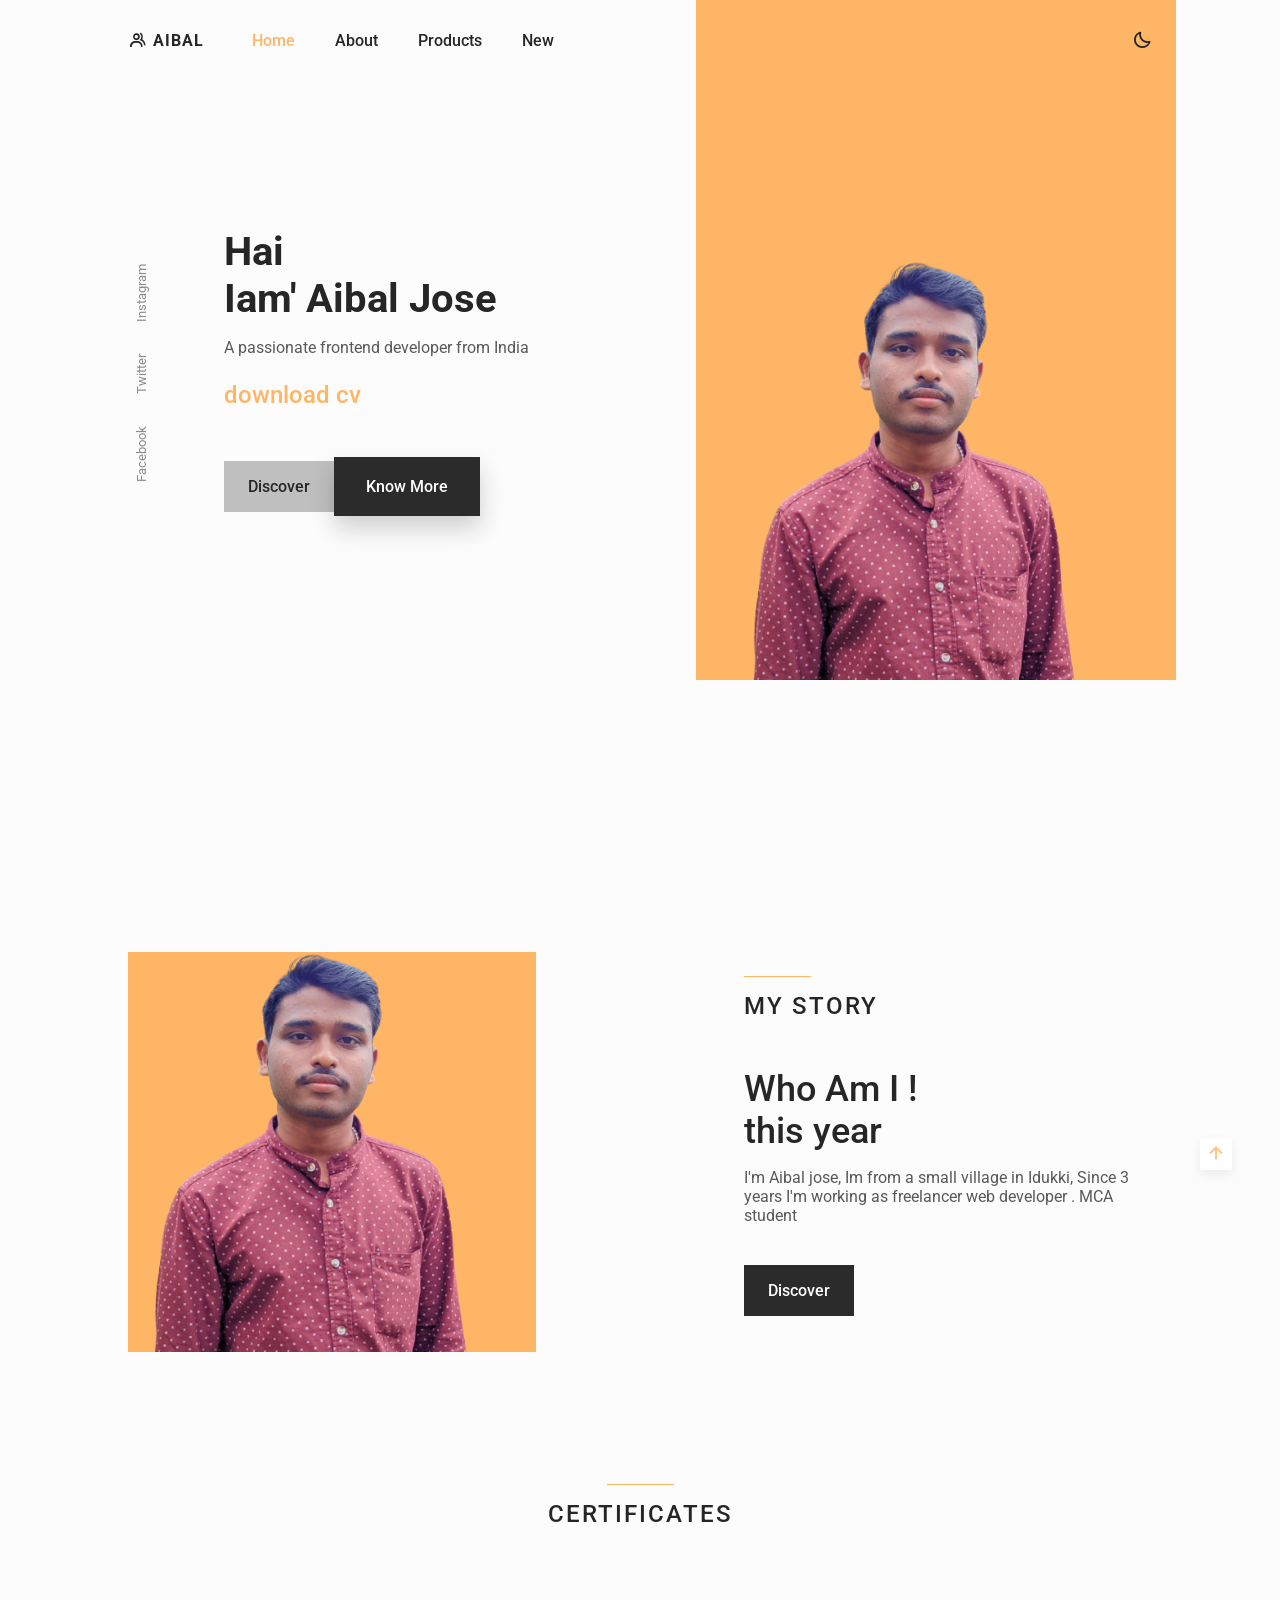
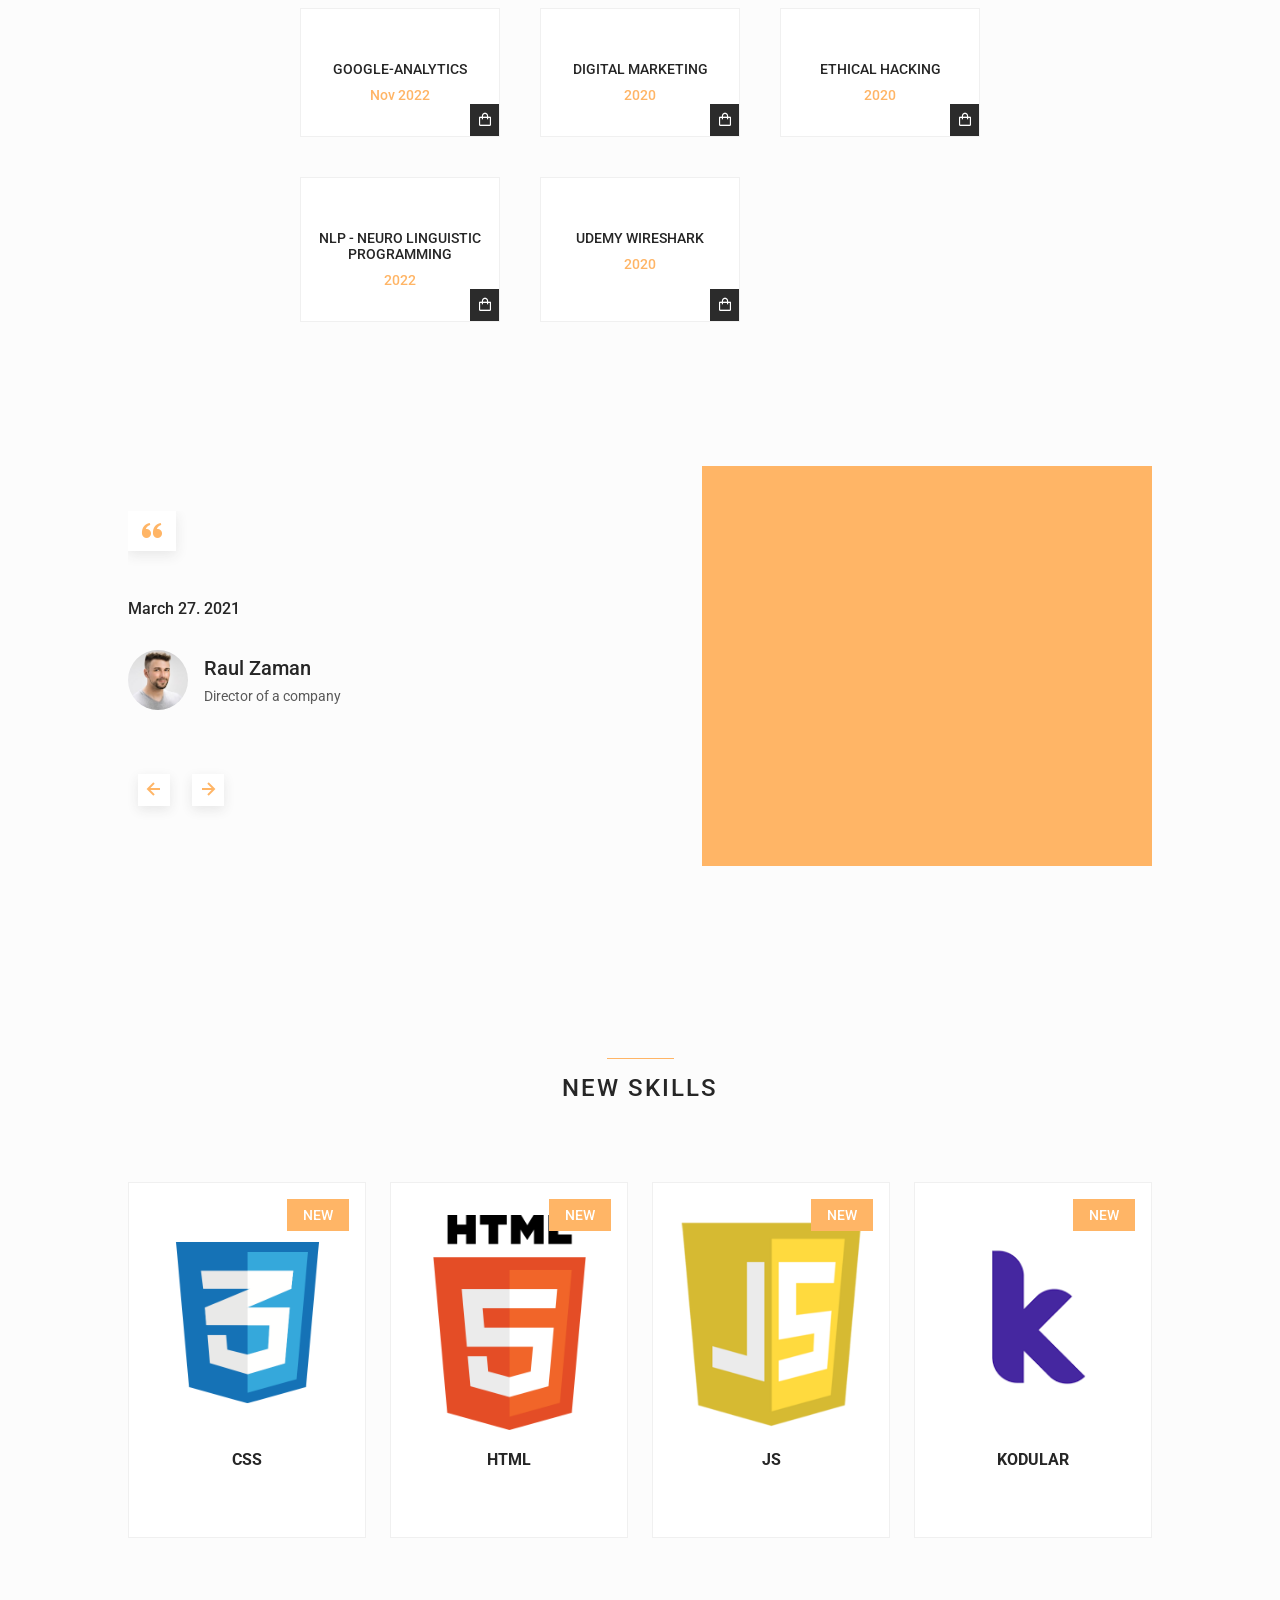
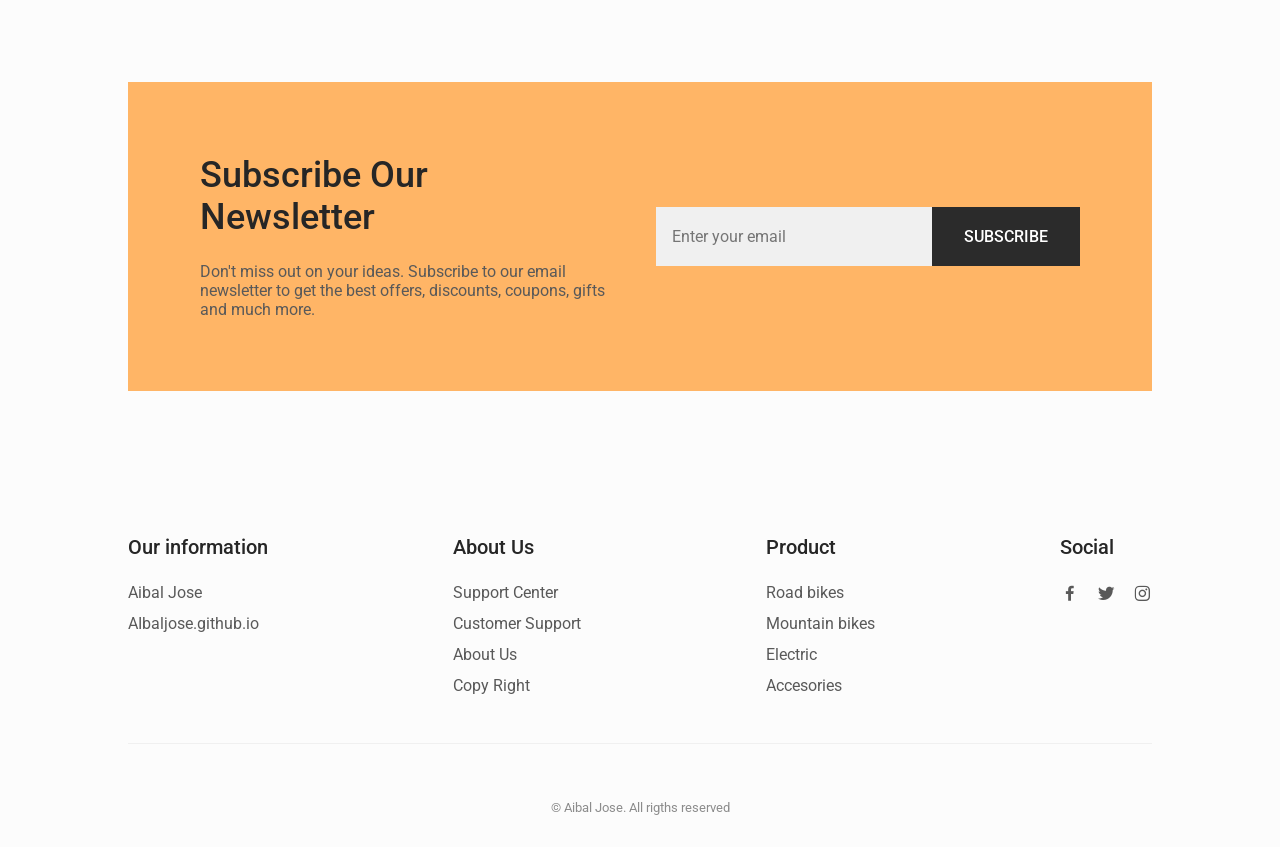
==== index.html @ c72bf9b7 "Add files via upload" ====
<!DOCTYPE html>
    <html lang="en">
    <head>
        <meta charset="UTF-8">
        <meta name="viewport" content="width=device-width, initial-scale=1.0">

        <!--=============== FAVICON ===============-->
        <link rel="shortcut icon" href="assets/img/favicon.png" type="image/x-icon">

        <!--=============== BOXICONS ===============-->
        <link rel="stylesheet" href="https://cdn.jsdelivr.net/npm/boxicons@latest/css/boxicons.min.css">

        <!--=============== SWIPER CSS ===============--> 
        <link rel="stylesheet" href="assets/css/swiper-bundle.min.css">

        <!--=============== CSS ===============-->
        <link rel="stylesheet" href="assets/css/styles.css">

        <title>Aibal jose</title>
    </head>
    <body>
        <!--==================== HEADER ====================-->
        <header class="header" id="header">
            <nav class="nav container">
                <a href="#" class="nav__logo">
                    <i class='bx bx-group nav__logo-icon '></i> Aibal
                </a>

                <div class="nav__menu" id="nav-menu">
                    <ul class="nav__list">
                        <li class="nav__item">
                            <a href="#home" class="nav__link active-link">Home</a>
                        </li>
                        <li class="nav__item">
                            <a href="#about" class="nav__link">About</a>
                        </li>
                        <li class="nav__item">
                            <a href="#products" class="nav__link">Products</a>
                        </li>
                        <li class="nav__item">
                            <a href="#new" class="nav__link">New</a>
                        </li>
                    </ul>

                    <div class="nav__close" id="nav-close">
                        <i class='bx bx-x' ></i>
                    </div>
                </div>

                <div class="nav__btns">
                    <!-- Theme change button -->
                    <i class='bx bx-moon change-theme' id="theme-button"></i>

                   
                    <div class="nav__toggle" id="nav-toggle">
                        <i class='bx bx-grid-alt' ></i>
                    </div>
                </div>
            </nav>
        </header>

        <!--==================== CART ====================-->
        

        <!--==================== MAIN ====================-->
        <main class="main">
            <!--==================== HOME ====================-->
            <section class="home" id="home">
                <div class="home__container container grid">
                    <div class="home__img-bg">
                        <img src="assets/img/home 1.png" alt="" class="home__img">
                    </div>
    
                    <div class="home__social">
                        <a href="https://www.facebook.com/" target="_blank" class="home__social-link">
                            Facebook
                        </a>
                        <a href="https://twitter.com/" target="_blank" class="home__social-link">
                            Twitter
                        </a>
                        <a href="https://www.instagram.com/" target="_blank" class="home__social-link">
                            Instagram
                        </a>
                    </div>
    
                    <div class="home__data">
                        <h1 class="home__title">Hai <br>Iam' Aibal Jose</h1>
                        <p class="home__description">
                            A passionate frontend developer from India
                            
                        </p>
                        <span class="home__price">download cv</span>

                        <div class="home__btns">
                            <a href="#" class="button button--gray button--small">
                                Discover
                            </a>

                            <button class="button home__button">Know More</button>
                        </div>
                    </div>
                </div>
            </section>

            <!--==================== FEATURED ====================-->
          

            <!--==================== STORY ====================-->
            <section class="story section container" id="about">
                <div class="story__container grid">
                    <div class="story__data">
                        <h2 class="section__title story__section-title">
                            My Story
                        </h2>
    
                        <h1 class="story__title">
                            Who Am I ! <br> this year
                        </h1>
    
                        <p class="story__description">
                            I'm Aibal jose, Im from a small village in Idukki,
                             Since 3 years I'm working as freelancer web developer . MCA student
                        </p>
    
                        <a href="#" class="button button--small">Discover</a>
                    </div>

                    <div class="story__images">
                        <img src="assets/img/home 1.png" alt="" class="story__square">
                        
                    </div>
                </div>
            </section>

            <!--==================== PRODUCTS ====================-->
            <section class="products section container" id="products">
                <h2 class="section__title">
                    Certificates
                </h2>

                <div class="products__container grid">
                    <article class="products__card">
                        <img src="https://upload.wikimedia.org/wikipedia/commons/6/64/Google-analytics.png?20180120134506" alt="" class="products__img">

                        <h3 class="products__title">Google-analytics</h3>
                        <span class="products__price">Nov 2022</span>

                        <button class="products__button">
                            <i class='bx bx-shopping-bag'></i>
                        </button>
                    </article>

                    <article class="products__card">
                        <img src="https://lh3.googleusercontent.com/6XAPotSz8eU23ifrhBBs2UCl48VhAs_8VkU1y6dfcj_geDq4JTsNxhE28rdKyMLbje8K2kcY3wN2uIloix6KEfMnNcMV9oW24HU_Cw" alt="" class="products__img">

                        <h3 class="products__title">Digital marketing</h3>
                        <span class="products__price">2020</span>

                        <button class="products__button">
                            <i class='bx bx-shopping-bag'></i>
                        </button>
                    </article>

                    <article class="products__card">
                        <img src="https://logos-world.net/wp-content/uploads/2021/11/Udemy-Emblem.png" alt="" class="products__img">

                        <h3 class="products__title">Ethical Hacking</h3>
                        <span class="products__price">2020</span>

                        <button class="products__button">
                            <i class='bx bx-shopping-bag'></i>
                        </button>
                    </article>

                    <article class="products__card">
                        <img src="https://logos-world.net/wp-content/uploads/2021/11/Udemy-Emblem.png" alt="" class="products__img">

                        <h3 class="products__title">NLP - Neuro Linguistic Programming</h3>
                        <span class="products__price">2022</span>

                        <button class="products__button">
                            <i class='bx bx-shopping-bag'></i>
                        </button>
                    </article>

                    <article class="products__card">
                        <img src="https://logos-world.net/wp-content/uploads/2021/11/Udemy-Emblem.png" alt="" class="products__img">

                        <h3 class="products__title">Udemy Wireshark</h3>
                        <span class="products__price">2020</span>

                        <button class="products__button">
                            <i class='bx bx-shopping-bag'></i>
                        </button>
                    </article>
                </div>
            </section>

            <!--==================== TESTIMONIAL ====================-->
            <section class="testimonial section container">
                <div class="testimonial__container grid">
                    <div class="swiper testimonial-swiper">
                        <div class="swiper-wrapper">
                            

                           

                            <div class="testimonial__card swiper-slide">
                                <div class="testimonial__quote">
                                    <i class='bx bxs-quote-alt-left' ></i>
                                </div>
                                <p class="testimonial__description">
                                   
                                </p>
                                <h3 class="testimonial__date">March 27. 2021</h3>
        
                                <div class="testimonial__perfil">
                                    <img src="assets/img/testimonial3.jpg" alt="" class="testimonial__perfil-img">
        
                                    <div class="testimonial__perfil-data">
                                        <span class="testimonial__perfil-name">Raul Zaman</span>
                                        <span class="testimonial__perfil-detail">Director of a company</span>
                                    </div>
                                </div>
                            </div>
                        </div>
                        
                        <div class="swiper-button-next">
                            <i class='bx bx-right-arrow-alt' ></i>
                        </div>
                        <div class="swiper-button-prev">
                            <i class='bx bx-left-arrow-alt' ></i>
                        </div>
                    </div>

                    <div class="testimonial__images">
                        <div class="testimonial__square"></div>
                        <img src="https://images.unsplash.com/photo-1555066931-4365d14bab8c?ixlib=rb-4.0.3&ixid=MnwxMjA3fDB8MHxwaG90by1wYWdlfHx8fGVufDB8fHx8&auto=format&fit=crop&w=870&q=80" alt="" class="testimonial__img">
                    </div>
                </div>
            </section>

            <!--==================== NEW ====================-->
            <section class="new section container" id="new">
                <h2 class="section__title">
                    New Skills
                </h2>
                
                <div class="new__container">
                    <div class="swiper new-swiper">
                        <div class="swiper-wrapper">
                            <article class="new__card swiper-slide">
                                <span class="new__tag">New</span>
        
                                <img src="assets/img/css.png" alt="" class="new__img">
        
                                <div class="new__data">
                                    <h3 class="new__title">CSS</h3>
                                    <span class="new__price"></span>
                                </div>
        
                                <button class="button new__button">see more</button>
                            </article>

                            <article class="new__card swiper-slide">
                                <span class="new__tag">New</span>
        
                                <img src="assets/img/html.png" alt="" class="new__img">
        
                                <div class="new__data">
                                    <h3 class="new__title">HTML</h3>
                                    <span class="new__price"></span>
                                </div>
        
                                <button class="button new__button">see more</button>
                            </article>

                            <article class="new__card swiper-slide">
                                <span class="new__tag">New</span>
        
                                <img src="assets/img/js.png" alt="" class="new__img">
        
                                <div class="new__data">
                                    <h3 class="new__title">JS</h3>
                                    <span class="new__price"></span>
                                </div>
        
                                <button class="button new__button">See more</button>
                            </article>

                            <article class="new__card swiper-slide">
                                <span class="new__tag">New</span>
        
                                <img src="[data-uri]" alt="" class="new__img">
        
                                <div class="new__data">
                                    <h3 class="new__title">KODULAR</h3>
                                    <span class="new__price"></span>
                                </div>
        
                                <button class="button new__button">See more</button>
                            </article>                       
                        </div>
                    </div>
                </div>
            </section>

            <!--==================== NEWSLETTER ====================-->
            <section class="newsletter section container">
                <div class="newsletter__bg grid">
                    <div>
                        <h2 class="newsletter__title">Subscribe Our <br> Newsletter</h2>
                        <p class="newsletter__description">
                            Don't miss out on your ideas. Subscribe to our email 
                            newsletter to get the best offers, discounts, coupons, 
                            gifts and much more.
                        </p>
                    </div>

                    <form action="" class="newsletter__subscribe">
                        <input type="email" placeholder="Enter your email" class="newsletter__input">
                        <a href="mailto:aibaljose@gmail.com">
                        <button class="button">
                            SUBSCRIBE
                        </button>
                    </form>
                </a>
                </div>
            </section>
        </main>

        <!--==================== FOOTER ====================-->
        <footer class="footer section">
            <div class="footer__container container grid">
                <div class="footer__content">
                    <h3 class="footer__title">Our information</h3>

                    <ul class="footer__list">
                        <li>Aibal Jose</li>
                        <li>AIbaljose.github.io</li>
                        <li></li>
                    </ul>
                </div>
                <div class="footer__content">
                    <h3 class="footer__title">About Us</h3>

                    <ul class="footer__links">
                        <li>
                            <a href="#" class="footer__link">Support Center</a>
                        </li>
                        <li>
                            <a href="#" class="footer__link">Customer Support</a>
                        </li>
                        <li>
                            <a href="#" class="footer__link">About Us</a>
                        </li>
                        <li>
                            <a href="#" class="footer__link">Copy Right</a>
                        </li>
                    </ul>
                </div>

                <div class="footer__content">
                    <h3 class="footer__title">Product</h3>

                    <ul class="footer__links">
                        <li>
                            <a href="#" class="footer__link">Road bikes</a>
                        </li>
                        <li>
                            <a href="#" class="footer__link">Mountain bikes</a>
                        </li>
                        <li>
                            <a href="#" class="footer__link">Electric</a>
                        </li>
                        <li>
                            <a href="#" class="footer__link">Accesories</a>
                        </li>
                    </ul>
                </div>

                <div class="footer__content">
                    <h3 class="footer__title">Social</h3>

                    <ul class="footer__social">
                        <a href="https://www.facebook.com/" target="_blank" class="footer__social-link">
                            <i class='bx bxl-facebook'></i>
                        </a>

                        <a href="https://twitter.com/" target="_blank" class="footer__social-link">
                            <i class='bx bxl-twitter' ></i>
                        </a>

                        <a href="https://www.instagram.com/" target="_blank" class="footer__social-link">
                            <i class='bx bxl-instagram' ></i>
                        </a>
                    </ul>
                </div>
            </div>

            <span class="footer__copy">&#169; Aibal Jose. All rigths reserved</span>
        </footer>

        <!--=============== SCROLL UP ===============-->
        <a href="#" class="scrollup" id="scroll-up"> 
            <i class='bx bx-up-arrow-alt scrollup__icon' ></i>
        </a>

        <!--=============== SWIPER JS ===============-->
        <script src="assets/js/swiper-bundle.min.js"></script>

        <!--=============== MAIN JS ===============-->
        <script src="assets/js/main.js"></script>
    </body>
</html>
---- assets/css/styles.css ----
/*=============== GOOGLE FONTS ===============*/
@import url("https://fonts.googleapis.com/css2?family=Roboto:wght@400;500;700&display=swap");

/*=============== VARIABLES CSS ===============*/
:root {
  --header-height: 3.5rem;

  /*========== Colors ==========*/
  --first-color: hsl(31, 100%, 70%);
  --button-color: hsl(0, 0%, 17%);
  --button-color-alt: hsl(0, 0%, 21%);
  --title-color: hsl(0, 0%, 15%);
  --text-color: hsl(0, 0%, 35%);
  --text-color-light: hsl(0, 0%, 55%);
  --body-color: hsl(0, 0%, 99%);
  --container-color: #fff;
  --border-color: hsl(0, 0%, 94%);

  /*========== Font and typography ==========*/
  --body-font: 'Roboto', sans-serif;
  --biggest-font-size: 2rem;
  --h1-font-size: 1.5rem;
  --h2-font-size: 1.25rem;
  --h3-font-size: 1rem;
  --normal-font-size: .938rem;
  --small-font-size: .813rem;
  --smaller-font-size: .75rem;

  /*========== Font weight ==========*/
  --font-medium: 500;
  --font-bold: 700;

  /*========== Margenes Bottom ==========*/
  --mb-0-5: .5rem;
  --mb-0-75: .75rem;
  --mb-1: 1rem;
  --mb-1-5: 1.5rem;
  --mb-2: 2rem;
  --mb-2-5: 2.5rem;
  --mb-3: 3rem;

  /*========== z index ==========*/
  --z-tooltip: 10;
  --z-fixed: 100;
}

@media screen and (min-width: 968px) {
  :root {
    --biggest-font-size: 2.5rem;
    --h1-font-size: 2.25rem;
    --h2-font-size: 1.5rem;
    --h3-font-size: 1.25rem;
    --normal-font-size: 1rem;
    --small-font-size: .875rem;
    --smaller-font-size: .813rem;
  }
}

/*=============== BASE ===============*/
* {
  box-sizing: border-box;
  padding: 0;
  margin: 0;
}

html {
  scroll-behavior: smooth;
}

body,
button,
input {
  font-family: var(--body-font);
  font-size: var(--normal-font-size);
}

body {
  margin: 0;
  background-color: var(--body-color);
  color: var(--text-color);
  /*For animation dark mode*/
  transition: .4s;
}

h1, h2, h3, h4 {
  color: var(--title-color);
  font-weight: var(--font-medium);
}

ul {
  list-style: none;
}

a {
  text-decoration: none;
}

img {
  max-width: 100%;
  height: auto;
}

button {
  cursor: pointer;
  border: none;
  outline: none;
}

/*=============== THEME ===============*/
/*========== Variables Dark theme ==========*/
body.dark-theme {
  --first-color: hsl(31, 76%, 74%);
  --button-color: hsl(0, 0%, 24%);
  --button-color-alt: hsl(0, 0%, 28%);
  --title-color: hsl(0, 0%, 95%);
  --text-color: hsl(0, 0%, 75%);
  --body-color: hsl(0, 0%, 12%);
  --container-color: hsl(0, 0%, 16%);
  --border-color: hsl(0, 0%, 20%);
}

/*========== Button Dark/Light ==========*/
.change-theme {
  color: var(--title-color);
  font-size: 1.25rem;
  cursor: pointer;
}

/*========== 
    Color changes in some parts of 
    the website, in dark theme 
==========*/
.dark-theme .change-theme,
.dark-theme .nav__toggle,
.dark-theme .nav__shop,
.dark-theme .button--gray {
  color: hsl(0, 0%, 15%);
}

.dark-theme .scroll-header {
  box-shadow: 0 1px 4px hsla(0, 0%, 4%, .3);
}

.scroll-header .change-theme,
.scroll-header .nav__toggle,
.scroll-header .nav__shop {
  color: var(--title-color);
}

.dark-theme::-webkit-scrollbar {
  background: hsl(0, 0%, 30%);
}

/*=============== REUSABLE CSS CLASSES ===============*/
.container {
  max-width: 1024px;
  margin-left: var(--mb-1-5);
  margin-right: var(--mb-1-5);
}

.grid {
  display: grid;
}

.main {
  overflow: hidden;
}

.section {
  padding: 6.5rem 0 1rem;
}

.section__title {
  position: relative;
  font-size: var(--h3-font-size);
  margin-bottom: var(--mb-3);
  text-transform: uppercase;
  letter-spacing: 2px;
  text-align: center;
}

.section__title::before {
  content: '';
  position: absolute;
  top: -1rem;
  left: 0;
  right: 0;
  margin: 0 auto;
  width: 67px;
  height: 1px;
  background-color: var(--first-color);
}

/*=============== HEADER & NAV ===============*/
.header {
  width: 100%;
  background: transparent;
  position: fixed;
  top: 0;
  left: 0;
  z-index: var(--z-fixed);
  /*For animation dark mode*/
  transition: .4s;
}

.nav {
  height: var(--header-height);
  display: flex;
  justify-content: space-between;
  align-items: center;
}

.nav__logo, 
.nav__toggle, 
.nav__shop, 
.nav__close {
  color: var(--title-color);
}

.nav__logo {
  text-transform: uppercase;
  font-weight: var(--font-bold);
  letter-spacing: 1px;
  display: inline-flex;
  align-items: center;
  column-gap: .25rem;
}

.nav__logo-icon {
  font-size: 1.25rem;
}

.nav__btns {
  display: flex;
  align-items: center;
  column-gap: 1rem;
}

.nav__toggle, 
.nav__shop {
  font-size: 1.25rem;
  cursor: pointer;
}

@media screen and (max-width: 767px) {
  .nav__menu {
    position: fixed;
    background-color: var(--body-color);
    top: 0;
    right: -100%;
    width: 100%;
    height: 100%;
    padding: 6rem 2rem 3.5rem;
    transition: .3s;
  }
}

.nav__list {
  display: flex;
  flex-direction: column;
  align-items: center;
  row-gap: 2rem;
}

.nav__link {
  color: var(--title-color);
  font-weight: var(--font-medium);
  text-transform: uppercase;
  font-size: var(--h2-font-size);
  transition: .3s;
}

.nav__link:hover {
  color: var(--first-color);
}

.nav__close {
  font-size: 2rem;
  position: absolute;
  top: .9rem;
  right: 1.25rem;
  cursor: pointer;
}

/* Show menu */
.show-menu {
  right: 0;
}

/* Change background header */
.scroll-header {
  background-color: var(--body-color);
  box-shadow: 0 1px 4px hsla(0, 4%, 15%, .10);
}

/* Active link */
.active-link {
  color: var(--first-color);
}

/*=============== HOME ===============*/
.home__container {
  position: relative;
  row-gap: 2.5rem;
}

.home__img {
  width: 240px;
}

.home__img-bg {
  background-color: var(--first-color);
  width: 258px;
  height: 430px;
  padding-bottom: 0rem;
  display: flex;
  justify-content: center;
  align-items: flex-end;
  justify-self: flex-end;
  transform: translateX(1.5rem);
}

.home__social {
  position: absolute;
  top: 35%;
  left: -5rem;
  transform: rotate(-90deg);
  display: flex;
  column-gap: 1rem;
}

.home__social-link {
  font-size: var(--smaller-font-size);
  color: var(--text-color-light);
  transition: .3s;
}

.home__social-link:hover {
  color: var(--title-color);
}

.home__title {
  font-size: var(--biggest-font-size);
  font-weight: var(--font-bold);
  margin-bottom: var(--mb-1);
}

.home__description {
  margin-bottom: var(--mb-1-5);
}

.home__price {
  display: inline-block;
  font-size: var(--h2-font-size);
  font-weight: var(--font-medium);
  color: var(--first-color);
  margin-bottom: var(--mb-3);
}

.home__btns {
  display: flex;
  align-items: center;
}

.home__button {
  box-shadow: 0 12px 24px hsla(0, 0%, 10%, .2);
}

/*=============== BUTTONS ===============*/
.button {
  display: inline-block;
  background-color: var(--button-color);
  color: #FFF;
  padding: 1.25rem 2rem;
  font-weight: var(--font-medium);
  transition: .3s;
}

.button:hover {
  background-color: var(--button-color-alt);
}

.button--gray {
  background-color: hsl(0, 0%, 75%);
  color: var(--title-color);
}

.button--gray:hover {
  background-color: hsl(0, 0%, 63%);
}

.button--small {
  padding: 1rem 1.5rem;
}

/*=============== FEATURED ===============*/
.featured__container {
  row-gap: 2.5rem;
}

.featured__card {
  position: relative;
  text-align: center;
  background-color: var(--container-color);
  padding-top: 2rem;
  border: 1px solid var(--border-color);
  overflow-y: hidden;
  transition: .3s;
}

.featured__tag {
  background-color: var(--first-color);
  padding: .5rem 1rem;
  color: #fff;
  text-transform: uppercase;
  font-size: var(--small-font-size);
  font-weight: var(--font-medium);
  position: absolute;
  transform: rotate(-90deg);
  left: -1rem;
  top: 3rem;
}

.featured__img {
  height: 214px;
  margin-bottom: var(--mb-1);
}

.featured__title, 
.featured__price {
  font-size: var(--h3-font-size);
  font-weight: var(--font-bold);
}

.featured__title {
  text-transform: uppercase;
  margin-bottom: var(--mb-0-75);
}

.featured__price {
  display: block;
  color: var(--first-color);
  transition: .3s;
}

.featured__button {
  font-size: var(--small-font-size);
  transform: translateY(1rem);
  opacity: 0;
}

.featured__card:hover {
  box-shadow: 0 12px 32px hsla(0, 0%, 20%, .1);
  padding: 2rem 0 3rem 0;
}

.featured__card:hover .featured__button {
  transform: translateY(0);
  opacity: 1;
}

.featured__card:hover .featured__price {
  margin-bottom: var(--mb-1-5);
}

/*=============== STORY ===============*/
.story__container {
  row-gap: 7.5rem;
}

.story__title {
  font-size: var(--h1-font-size);
  margin-bottom: var(--mb-1);
}

.story__description {
  margin-bottom: var(--mb-2-5);
}

.story__images {
  position: relative;
}

.story__img, 
.story__square {
  width: 250px;
}

.story__square {
  height: 250px;
  background-color: var(--first-color);
}

.story__img {
  position: absolute;
  left: 3rem;
  top: -3rem;
}

/*=============== PRODUCTS ===============*/
.products__container {
  grid-template-columns: repeat(2, 1fr);
  gap: 2rem;
}

.products__card {
  position: relative;
  background-color: var(--container-color);
  padding: 1.25rem 0;
  border: 1px solid var(--border-color);
  text-align: center;
  transition: .3s;
}

.products__img {
  height: 125px;
  margin-bottom: var(--mb-1);
}

.products__title, 
.products__price {
  font-size: var(--small-font-size);
  font-weight: var(--font-medium);
}

.products__title {
  text-transform: uppercase;
  margin-bottom: var(--mb-0-5);
}

.products__price {
  color: var(--first-color);
}

.products__button {
  background-color: var(--button-color);
  padding: .4rem;
  color: #fff;
  font-size: 1rem;
  position: absolute;
  right: 0;
  bottom: 0;
  transition: .3s;
}

.products__button:hover {
  background-color: var(--button-color-alt);
}

.products__card:hover {
  box-shadow: 0 8px 32px hsla(0, 0%, 10%, .1);
}

/*=============== TESTIMONIAL ===============*/
.testimonial__container {
  row-gap: 4rem;
}

.testimonial__quote {
  display: inline-flex;
  background-color: var(--container-color);
  padding: .5rem .75rem;
  font-size: 1.5rem;
  color: var(--first-color);
  box-shadow: 0 4px 12px hsla(0, 0%, 20%, .1);
  margin-bottom: var(--mb-2);
}

.testimonial__description {
  margin-bottom: var(--mb-1);
}

.testimonial__date {
  font-size: var(--normal-font-size);
  margin-bottom: var(--mb-2);
}

.testimonial__perfil {
  display: flex;
  align-items: center;
  column-gap: 1rem;
  margin-bottom: 7rem;
}

.testimonial__perfil-img {
  width: 60px;
  height: 60px;
  border-radius: 3rem;
}

.testimonial__perfil-data {
  display: flex;
  flex-direction: column;
  row-gap: .5rem;
}

.testimonial__perfil-name {
  font-size: var(--h3-font-size);
  font-weight: var(--font-medium);
  color: var(--title-color);
}

.testimonial__perfil-detail {
  font-size: var(--small-font-size);
}

.testimonial__images {
  position: relative;
}

.testimonial__img, 
.testimonial__square {
  width: 250px;
}

.testimonial__square {
  height: 250px;
  background-color: var(--first-color);
  margin-left: auto;
}

.testimonial__img {
  position: absolute;
  right: 2rem;
  top: 3rem;
}

.testimonial-swiper {
  margin-left: initial;
  margin-right: initial;
}

.swiper-button-prev:after,
.swiper-button-next:after {
  content: '';
}

/* Swiper class */
.swiper-button-next,
.swiper-button-prev {
  top: initial;
  bottom: 5%;
  width: initial;
  height: initial;
  background-color: var(--container-color);
  box-shadow: 0 4px 12px hsla(0, 0%, 20%, .1);
  padding: .25rem;
  font-size: 1.5rem;
  color: var(--first-color);
}

.swiper-button-next {
  right: initial;
  left: 4rem;
}

/*=============== NEW ===============*/
.new__card {
  position: relative;
  text-align: center;
  background-color: var(--container-color);
  padding-top: 2rem;
  border: 1px solid var(--border-color);
  overflow-y: hidden;
  transition: .3s;
}

.new__tag {
  background-color: var(--first-color);
  padding: .5rem 1rem;
  color: #fff;
  text-transform: uppercase;
  font-size: var(--small-font-size);
  font-weight: var(--font-medium);
  position: absolute;
  top: 1rem;
  right: 1rem;
  transition: .3s;
}

.new__img {
  height: 215px;
  margin-bottom: var(--mb-1);
}

.new__title, 
.new__price {
  font-size: var(--h3-font-size);
  font-weight: var(--font-bold);
}

.new__title {
  text-transform: uppercase;
  margin-bottom: var(--mb-0-75);
}

.new__price {
  display: block;
  color: var(--first-color);
  transition: .3s;
}

.new__button {
  font-size: var(--small-font-size);
  transform: translateY(1rem);
  opacity: 0;
}

.new__card:hover {
  background-color: var(--first-color);
  box-shadow: 0 12px 32px hsla(0, 0%, 20%, .1);
  padding: 2rem 0 3rem 0;
}

.new__card:hover .new__tag {
  background-color: var(--button-color);
}

.new__card:hover .new__button {
  transform: translateY(0);
  opacity: 1;
}

.new__card:hover .new__title {
  color: hsl(0, 0%, 15%);
}

.new__card:hover .new__price {
  color: hsl(0, 0%, 15%);
  margin-bottom: var(--mb-1-5);
}

/*=============== NEWSLETTER ===============*/
.newsletter__bg {
  background-color: var(--first-color);
  padding: 3rem 1.5rem;
  text-align: center;
  row-gap: 2.5rem;
}

.newsletter__title {
  font-size: var(--h1-font-size);
  color: hsl(0, 0%, 15%);
  margin-bottom: var(--mb-1-5);
}

.newsletter__description {
  color: hsl(0, 0%, 35%);
}

.newsletter__subscribe {
  display: flex;
  flex-direction: column;
  row-gap: .75rem;
}

.newsletter__input {
  border: none;
  outline: none;
  background-color: hsl(0, 0%, 94%);
  padding: 1.25rem 1rem;
  color: hsl(0, 0%, 15%);
}

/*=============== FOOTER ===============*/
.footer__container {
  row-gap: 2rem;
  border-bottom: 1px solid var(--border-color);
  padding-bottom: 3rem;
}

.footer__title {
  font-size: var(--h2-font-size);
  margin-bottom: var(--mb-1-5);
}

.footer__list, 
.footer__links {
  display: flex;
  flex-direction: column;
  row-gap: .75rem;
}

.footer__link {
  color: var(--text-color);
}

.footer__link:hover {
  color: var(--title-color);
}

.footer__social {
  display: flex;
  column-gap: 1rem;
}

.footer__social-link {
  font-size: 1.25rem;
  color: var(--text-color);
}

.footer__social-link:hover {
  color: var(--title-color);
}

.footer__copy {
  display: block;
  margin: 3.5rem 0 1rem 0;
  text-align: center;
  font-size: var(--smaller-font-size);
  color: var(--text-color-light);
}

/*=============== SCROLL UP ===============*/
.scrollup {
  position: fixed;
  right: 1rem;
  bottom: -30%;
  background-color: var(--container-color);
  box-shadow: 0 4px 12px hsla(0, 0%, 20%, .1);
  display: inline-flex;
  padding: .25rem;
  z-index: var(--z-tooltip);
  opacity: .8;
  transition: .4s;
}

.scrollup:hover {
  opacity: 1;
}

.scrollup__icon {
  font-size: 1.5rem;
  color: var(--first-color);
}

/* Show Scroll Up*/
.show-scroll {
  bottom: 3rem;
}

/*=============== SCROLL BAR ===============*/
::-webkit-scrollbar {
  width: .6rem;
  background: hsl(0, 0%, 74%);
}

::-webkit-scrollbar-thumb {
  background: hsl(0, 0%, 17%);
}

/*=============== CART ===============*/
.cart {
  position: fixed;
  background-color: var(--body-color);
  z-index: var(--z-fixed);
  width: 100%;
  height: 100%;
  top: 0;
  right: -100%;
  padding: 3.5rem 2rem;
  transition: .4s;
}

.cart__title-center {
  font-size: var(--h2-font-size);
  text-align: center;
  margin-bottom: var(--mb-3);
}

.cart__close {
  font-size: 2rem;
  color: var(--title-color);
  position: absolute;
  top: 1.25rem;
  right: .9rem;
  cursor: pointer;
}

.cart__container {
  display: grid;
  row-gap: 1.5rem;
}

.cart__card {
  display: flex;
  align-items: center;
  column-gap: 1rem;
}

.cart__box {
  background-color: var(--container-color);
  padding: .75rem 1.25rem;
  border: 1px solid var(--border-color);
}

.cart__img {
  width: 50px;
}

.cart__title {
  font-size: var(--normal-font-size);
  margin-bottom: .5rem;
}

.cart__price {
  display: block;
  font-size: var(--small-font-size);
  color: var(--first-color);
  margin-bottom: var(--mb-1-5);
}

.cart__amount,
.cart__amount-content{
  display: flex;
  align-items: center;
}

.cart__amount{
  column-gap: 3rem;
}

.cart__amount-content{
  column-gap: 1rem;
}

.cart__amount-box {
  display: inline-flex;
  padding: .25rem;
  background-color: var(--container-color);
  border: 1px solid var(--border-color);
  cursor: pointer;
}

.cart__amount-trash {
  font-size: 1.15rem;
  color: var(--first-color);
  cursor: pointer;
}

.cart__prices {
  margin-top: 6rem;
  display: flex;
  justify-content: space-between;
}

.cart__prices-item, 
.cart__prices-total {
  color: var(--title-color);
}

.cart__prices-item {
  font-size: var(--small-font-size);
}

.cart__prices-total {
  font-size: var(--h3-font-size);
  font-weight: var(--font-medium);
}

/* Show cart */
.show-cart {
  right: 0;
}

/*=============== BREAKPOINTS ===============*/
/* For small devices */
@media screen and (max-width: 320px) {
  .container {
    margin-left: var(--mb-1);
    margin-right: var(--mb-1);
  }
  .home__img-bg {
    width: 220px;
  }
  .home__title {
    font-size: var(--h1-font-size);
  }
  .home__button {
    font-size: var(--smaller-font-size);
  }

  .story__square,
  .story__img,
  .testimonial__square,
  .testimonial__img {
    width: 180px;
  }

  .story__square,
  .testimonial__square {
    height: 180px;
  }

  .products__container {
    grid-template-columns: repeat(1, 180px);
    justify-content: center;
  }
}

/* For medium devices */
@media screen and (min-width: 576px) {
  .home__img-bg {
    width: 340px;
  }

  .featured__container {
    grid-template-columns: repeat(2, 1fr);
    justify-content: center;
    align-items: flex-start;
    gap: 1.5rem;
  }

  .footer__container {
    grid-template-columns: repeat(2, 1fr);
  }
}

@media screen and (min-width: 767px) {
  .section {
    padding: 8rem 0 1rem;
  }

  .cart {
    width: 420px;
    box-shadow: -2px 0 4px hsla(0, 0%, 15%, .1);
  }

  .nav {
    height: calc(var(--header-height) + 1.5rem);
    justify-content: initial;
    column-gap: 3rem;
  }
  .nav__toggle, 
  .nav__close {
    display: none;
  }
  .nav__list {
    flex-direction: row;
    column-gap: 2.5rem;
  }
  .nav__link {
    text-transform: initial;
    font-size: var(--normal-font-size);
  }
  .nav__btns {
    margin-left: auto;
  }

  .home__container {
    padding-top: 6rem;
    grid-template-columns: 1fr max-content;
    align-items: center;
  }
  .home__img-bg {
    order: 1;
    transform: translate(1.5rem, -6rem);
  }
  .home__data {
    padding: 0 0 3rem 6rem;
  }
  .home__social {
    top: 47%;
    column-gap: 2rem;
  }

  .featured__title,
  .featured__price,
  .new__title,
  .new__price {
    font-size: var(--normal-font-size);
  }

  .story__container,
  .testimonial__container,
  .newsletter__bg {
    grid-template-columns: repeat(2, 1fr);
    align-items: center;
  }

  .story__section-title {
    text-align: initial;
  }
  .story__section-title::before {
    margin: initial;
  }
  .story__images {
    order: -1;
  }

  .products__container {
    grid-template-columns: repeat(3, 200px);
    justify-content: center;
    gap: 2.5rem;
  }
  .products__card {
    padding: 2rem 0;
  }
  .products__img {
    height: 155px;
  }

  .newsletter__bg {
    text-align: initial;
    column-gap: 2rem;
    padding: 4.5rem;
  }
  .newsletter__subscribe {
    flex-direction: row;
  }
  .newsletter__input {
    width: 100%;
  }

  .footer__container {
    grid-template-columns: repeat(4, max-content);
    justify-content: space-between;
  }
  .footer__title {
    font-size: var(--h3-font-size);
  }
}

@media screen and (min-width: 992px) {
  .section__title {
    font-size: var(--h2-font-size);
  }

  .home__container {
    column-gap: 2rem;
  }
  .home__img-bg {
    width: 480px;
    height: 680px;
  }
  .home__img {
    width: 420px;
  }
  .home__social {
    left: -6rem;
  }
  .home__data {
    padding: 0 0 8rem 6rem;
  }

  .featured__container {
    grid-template-columns: repeat(3, 312px);
    padding-top: 2rem;
  }
  
  .story__container,
  .testimonial__container {
    column-gap: 8rem;
  }

  .story__square,
  .story__img,
  .testimonial__square,
  .testimonial__img {
    width: 450px;
  }

  .story__square,
  .testimonial__square {
    height: 400px;
  }

  .products__container,
  .new__container {
    padding-top: 2rem;
  }

  .testimonial__container {
    padding-bottom: 4rem;
  }
}

/* For large devices */
@media screen and (min-width: 1024px) {
  .container {
    margin-left: auto;
    margin-right: auto;
  }
  
  .story__container,
  .testimonial__container {
    column-gap: 13rem;
  }

  .story__container {
    padding-top: 3rem;
  }
  .story__img {
    left: 5rem;
    top: -5rem;
  }

  .testimonial__img {
    right: 5rem;
    top: 5rem;
  }

  .scrollup {
    right: 3rem;
  }
}
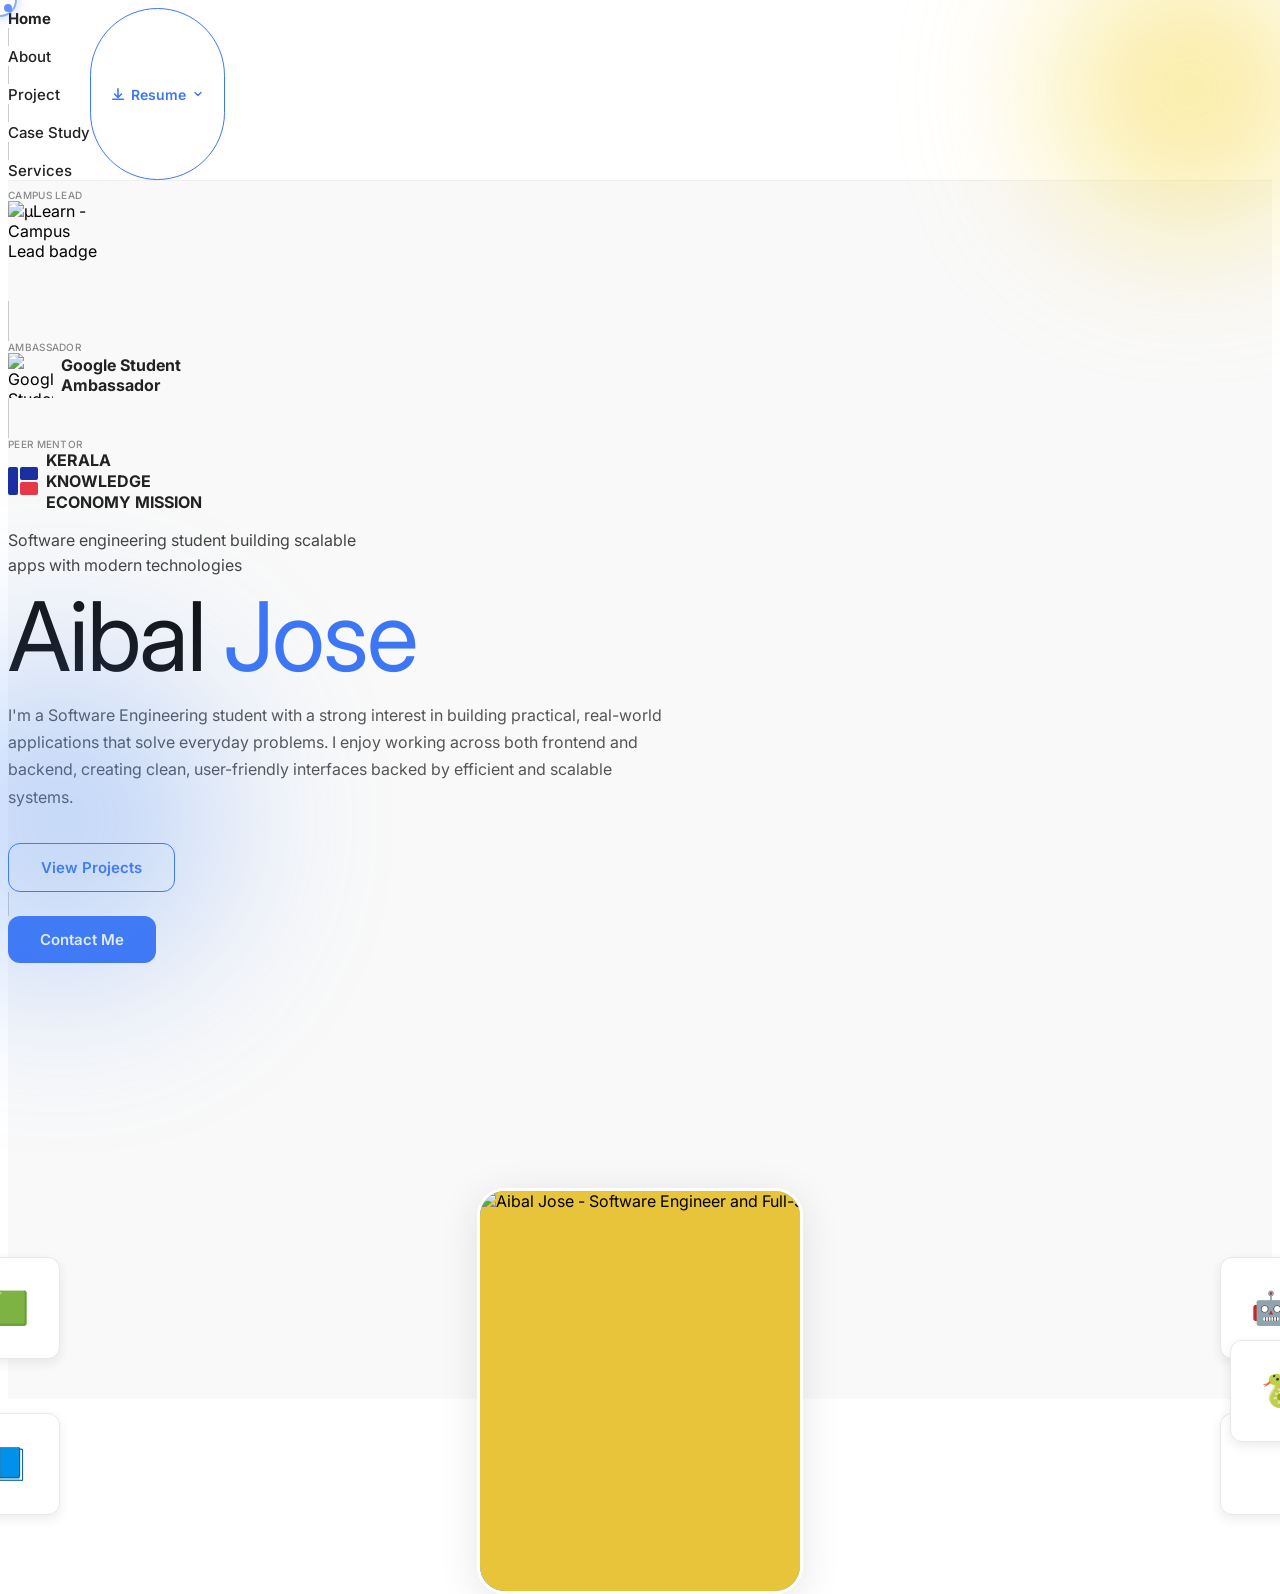
==== commit 857d4ea3: "Add files via upload" ====
--- a/index.html
+++ b/index.html
@@ -1,415 +1,922 @@
- <!DOCTYPE html>
-    <html lang="en">
-    <head>
-        <meta charset="UTF-8">
-        <meta name="viewport" content="width=device-width, initial-scale=1.0">
-
-        <!--=============== FAVICON ===============-->
-        <link rel="shortcut icon" href="assets/img/favicon.png" type="image/x-icon">
-
-        <!--=============== BOXICONS ===============-->
-        <link rel="stylesheet" href="https://cdn.jsdelivr.net/npm/boxicons@latest/css/boxicons.min.css">
-
-        <!--=============== SWIPER CSS ===============--> 
-        <link rel="stylesheet" href="assets/css/swiper-bundle.min.css">
-
-        <!--=============== CSS ===============-->
-        <link rel="stylesheet" href="assets/css/styles.css">
-
-        <title>Aibal jose</title>
-    </head>
-    <body>
-        <!--==================== HEADER ====================-->
-        <header class="header" id="header">
-            <nav class="nav container">
-                <a href="#" class="nav__logo">
-                    <i class='bx bx-group nav__logo-icon '></i> Aibal
-                </a>
-
-                <div class="nav__menu" id="nav-menu">
-                    <ul class="nav__list">
-                        <li class="nav__item">
-                            <a href="#home" class="nav__link active-link">Home</a>
-                        </li>
-                        <li class="nav__item">
-                            <a href="#about" class="nav__link">About</a>
-                        </li>
-                        <li class="nav__item">
-                            <a href="#products" class="nav__link">Products</a>
-                        </li>
-                        <li class="nav__item">
-                            <a href="#new" class="nav__link">New</a>
-                        </li>
-                    </ul>
-
-                    <div class="nav__close" id="nav-close">
-                        <i class='bx bx-x' ></i>
-                    </div>
-                </div>
-
-                <div class="nav__btns">
-                    <!-- Theme change button -->
-                    <i class='bx bx-moon change-theme' id="theme-button"></i>
-
-                   
-                    <div class="nav__toggle" id="nav-toggle">
-                        <i class='bx bx-grid-alt' ></i>
-                    </div>
-                </div>
-            </nav>
-        </header>
-
-        <!--==================== CART ====================-->
-        
-
-        <!--==================== MAIN ====================-->
-        <main class="main">
-            <!--==================== HOME ====================-->
-            <section class="home" id="home">
-                <div class="home__container container grid">
-                    <div class="home__img-bg">
-                        <img src="assets/img/home 1.png" alt="" class="home__img">
-                    </div>
-    
-                    <div class="home__social">
-                        <a href="https://www.facebook.com/" target="_blank" class="home__social-link">
-                            Facebook
-                        </a>
-                        <a href="https://twitter.com/" target="_blank" class="home__social-link">
-                            Twitter
-                        </a>
-                        <a href="https://www.instagram.com/" target="_blank" class="home__social-link">
-                            Instagram
-                        </a>
-                    </div>
-    
-                    <div class="home__data">
-                        <h1 class="home__title">Hai <br>Iam' Aibal Jose</h1>
-                        <p class="home__description">
-                            A passionate frontend developer from India
-                            
-                        </p>
-                        <span class="home__price">download cv</span>
-
-                        <div class="home__btns">
-                            <a href="#" class="button button--gray button--small">
-                                Discover
-                            </a>
-
-                            <button class="button home__button">Know More</button>
-                        </div>
-                    </div>
-                </div>
-            </section>
-
-            <!--==================== FEATURED ====================-->
-          
-
-            <!--==================== STORY ====================-->
-            <section class="story section container" id="about">
-                <div class="story__container grid">
-                    <div class="story__data">
-                        <h2 class="section__title story__section-title">
-                            My Story
-                        </h2>
-    
-                        <h1 class="story__title">
-                            Who Am I ! <br> this year
-                        </h1>
-    
-                        <p class="story__description">
-                            I'm Aibal jose, Im from a small village in Idukki,
-                             Since 3 years I'm working as freelancer web developer . MCA student
-                        </p>
-    
-                        <a href="#" class="button button--small">Discover</a>
-                    </div>
-
-                    <div class="story__images">
-                        <img src="assets/img/home 1.png" alt="" class="story__square">
-                        
-                    </div>
-                </div>
-            </section>
-
-            <!--==================== PRODUCTS ====================-->
-            <section class="products section container" id="products">
-                <h2 class="section__title">
-                    Certificates
-                </h2>
-
-                <div class="products__container grid">
-                    <article class="products__card">
-                        <img src="https://upload.wikimedia.org/wikipedia/commons/6/64/Google-analytics.png?20180120134506" alt="" class="products__img">
-
-                        <h3 class="products__title">Google-analytics</h3>
-                        <span class="products__price">Nov 2022</span>
-
-                        <button class="products__button">
-                            <i class='bx bx-shopping-bag'></i>
-                        </button>
-                    </article>
-
-                    <article class="products__card">
-                        <img src="https://lh3.googleusercontent.com/6XAPotSz8eU23ifrhBBs2UCl48VhAs_8VkU1y6dfcj_geDq4JTsNxhE28rdKyMLbje8K2kcY3wN2uIloix6KEfMnNcMV9oW24HU_Cw" alt="" class="products__img">
-
-                        <h3 class="products__title">Digital marketing</h3>
-                        <span class="products__price">2020</span>
-
-                        <button class="products__button">
-                            <i class='bx bx-shopping-bag'></i>
-                        </button>
-                    </article>
-
-                    <article class="products__card">
-                        <img src="https://logos-world.net/wp-content/uploads/2021/11/Udemy-Emblem.png" alt="" class="products__img">
-
-                        <h3 class="products__title">Ethical Hacking</h3>
-                        <span class="products__price">2020</span>
-
-                        <button class="products__button">
-                            <i class='bx bx-shopping-bag'></i>
-                        </button>
-                    </article>
-
-                    <article class="products__card">
-                        <img src="https://logos-world.net/wp-content/uploads/2021/11/Udemy-Emblem.png" alt="" class="products__img">
-
-                        <h3 class="products__title">NLP - Neuro Linguistic Programming</h3>
-                        <span class="products__price">2022</span>
-
-                        <button class="products__button">
-                            <i class='bx bx-shopping-bag'></i>
-                        </button>
-                    </article>
-
-                    <article class="products__card">
-                        <img src="https://logos-world.net/wp-content/uploads/2021/11/Udemy-Emblem.png" alt="" class="products__img">
-
-                        <h3 class="products__title">Udemy Wireshark</h3>
-                        <span class="products__price">2020</span>
-
-                        <button class="products__button">
-                            <i class='bx bx-shopping-bag'></i>
-                        </button>
-                    </article>
-                </div>
-            </section>
-
-            <!--==================== TESTIMONIAL ====================-->
-            <section class="testimonial section container">
-                <div class="testimonial__container grid">
-                    <div class="swiper testimonial-swiper">
-                        <div class="swiper-wrapper">
-                            
-
-                           
-
-                            <div class="testimonial__card swiper-slide">
-                                <div class="testimonial__quote">
-                                    <i class='bx bxs-quote-alt-left' ></i>
-                                </div>
-                                <p class="testimonial__description">
-                                   
-                                </p>
-                                <h3 class="testimonial__date">March 27. 2021</h3>
-        
-                                <div class="testimonial__perfil">
-                                    <img src="assets/img/testimonial3.jpg" alt="" class="testimonial__perfil-img">
-        
-                                    <div class="testimonial__perfil-data">
-                                        <span class="testimonial__perfil-name">Raul Zaman</span>
-                                        <span class="testimonial__perfil-detail">Director of a company</span>
-                                    </div>
-                                </div>
-                            </div>
-                        </div>
-                        
-                        <div class="swiper-button-next">
-                            <i class='bx bx-right-arrow-alt' ></i>
-                        </div>
-                        <div class="swiper-button-prev">
-                            <i class='bx bx-left-arrow-alt' ></i>
-                        </div>
-                    </div>
-
-                    <div class="testimonial__images">
-                        <div class="testimonial__square"></div>
-                        <img src="https://images.unsplash.com/photo-1555066931-4365d14bab8c?ixlib=rb-4.0.3&ixid=MnwxMjA3fDB8MHxwaG90by1wYWdlfHx8fGVufDB8fHx8&auto=format&fit=crop&w=870&q=80" alt="" class="testimonial__img">
-                    </div>
-                </div>
-            </section>
-
-            <!--==================== NEW ====================-->
-            <section class="new section container" id="new">
-                <h2 class="section__title">
-                    New Skills
-                </h2>
-                
-                <div class="new__container">
-                    <div class="swiper new-swiper">
-                        <div class="swiper-wrapper">
-                            <article class="new__card swiper-slide">
-                                <span class="new__tag">New</span>
-        
-                                <img src="assets/img/css.png" alt="" class="new__img">
-        
-                                <div class="new__data">
-                                    <h3 class="new__title">CSS</h3>
-                                    <span class="new__price"></span>
-                                </div>
-        
-                                <button class="button new__button">see more</button>
-                            </article>
-
-                            <article class="new__card swiper-slide">
-                                <span class="new__tag">New</span>
-        
-                                <img src="assets/img/html.png" alt="" class="new__img">
-        
-                                <div class="new__data">
-                                    <h3 class="new__title">HTML</h3>
-                                    <span class="new__price"></span>
-                                </div>
-        
-                                <button class="button new__button">see more</button>
-                            </article>
-
-                            <article class="new__card swiper-slide">
-                                <span class="new__tag">New</span>
-        
-                                <img src="assets/img/js.png" alt="" class="new__img">
-        
-                                <div class="new__data">
-                                    <h3 class="new__title">JS</h3>
-                                    <span class="new__price"></span>
-                                </div>
-        
-                                <button class="button new__button">See more</button>
-                            </article>
-
-                            <article class="new__card swiper-slide">
-                                <span class="new__tag">New</span>
-        
-                                <img src="[data-uri]" alt="" class="new__img">
-        
-                                <div class="new__data">
-                                    <h3 class="new__title">KODULAR</h3>
-                                    <span class="new__price"></span>
-                                </div>
-        
-                                <button class="button new__button">See more</button>
-                            </article>                       
-                        </div>
-                    </div>
-                </div>
-            </section>
-
-            <!--==================== NEWSLETTER ====================-->
-            <section class="newsletter section container">
-                <div class="newsletter__bg grid">
-                    <div>
-                        <h2 class="newsletter__title">Subscribe Our <br> Newsletter</h2>
-                        <p class="newsletter__description">
-                            Don't miss out on your ideas. Subscribe to our email 
-                            newsletter to get the best offers, discounts, coupons, 
-                            gifts and much more.
-                        </p>
-                    </div>
-
-                    <form action="" class="newsletter__subscribe">
-                        <input type="email" placeholder="Enter your email" class="newsletter__input">
-                        <a href="mailto:aibaljose@gmail.com">
-                        <button class="button">
-                            SUBSCRIBE
-                        </button>
-                    </form>
-                </a>
-                </div>
-            </section>
-        </main>
-
-        <!--==================== FOOTER ====================-->
-        <footer class="footer section">
-            <div class="footer__container container grid">
-                <div class="footer__content">
-                    <h3 class="footer__title">Our information</h3>
-
-                    <ul class="footer__list">
-                        <li>Aibal Jose</li>
-                        <li>AIbaljose.github.io</li>
-                        <li></li>
-                    </ul>
-                </div>
-                <div class="footer__content">
-                    <h3 class="footer__title">About Us</h3>
-
-                    <ul class="footer__links">
-                        <li>
-                            <a href="#" class="footer__link">Support Center</a>
-                        </li>
-                        <li>
-                            <a href="#" class="footer__link">Customer Support</a>
-                        </li>
-                        <li>
-                            <a href="#" class="footer__link">About Us</a>
-                        </li>
-                        <li>
-                            <a href="#" class="footer__link">Copy Right</a>
-                        </li>
-                    </ul>
-                </div>
-
-                <div class="footer__content">
-                    <h3 class="footer__title">Product</h3>
-
-                    <ul class="footer__links">
-                        <li>
-                            <a href="#" class="footer__link">Road bikes</a>
-                        </li>
-                        <li>
-                            <a href="#" class="footer__link">Mountain bikes</a>
-                        </li>
-                        <li>
-                            <a href="#" class="footer__link">Electric</a>
-                        </li>
-                        <li>
-                            <a href="#" class="footer__link">Accesories</a>
-                        </li>
-                    </ul>
-                </div>
-
-                <div class="footer__content">
-                    <h3 class="footer__title">Social</h3>
-
-                    <ul class="footer__social">
-                        <a href="https://www.facebook.com/" target="_blank" class="footer__social-link">
-                            <i class='bx bxl-facebook'></i>
-                        </a>
-
-                        <a href="https://twitter.com/" target="_blank" class="footer__social-link">
-                            <i class='bx bxl-twitter' ></i>
-                        </a>
-
-                        <a href="https://www.instagram.com/" target="_blank" class="footer__social-link">
-                            <i class='bx bxl-instagram' ></i>
-                        </a>
-                    </ul>
-                </div>
-            </div>
-
-            <span class="footer__copy">&#169; Aibal Jose. All rigths reserved</span>
-        </footer>
-
-        <!--=============== SCROLL UP ===============-->
-        <a href="#" class="scrollup" id="scroll-up"> 
-            <i class='bx bx-up-arrow-alt scrollup__icon' ></i>
-        </a>
-
-        <!--=============== SWIPER JS ===============-->
-        <script src="assets/js/swiper-bundle.min.js"></script>
-
-        <!--=============== MAIN JS ===============-->
-        <script src="assets/js/main.js"></script>
-    </body>
-</html>+<!DOCTYPE html>
+<html lang="en">
+<head>
+  <meta charset="UTF-8" />
+  <meta name="viewport" content="width=device-width, initial-scale=1.0" />
+  <meta name="description" content="Aibal Jose — Full-stack software engineering student specializing in scalable web applications, frontend development, and backend systems. Campus lead at µLearn, Google Student Ambassador." />
+  <meta name="keywords" content="software engineer, web developer, full-stack developer, portfolio, Aibal Jose, scalable apps, frontend, backend" />
+  <meta name="author" content="Aibal Jose" />
+  <meta name="theme-color" content="#3d76f5" />
+  <meta name="robots" content="index, follow, max-snippet:-1, max-image-preview:large, max-video-preview:-1" />
+  <meta name="application-name" content="Aibal Jose Portfolio" />
+  
+  <!-- Open Graph Meta Tags -->
+  <meta property="og:type" content="website" />
+  <meta property="og:title" content="Aibal Jose — Software Engineer & Full-Stack Developer" />
+  <meta property="og:description" content="Explore my portfolio of scalable web applications and modern tech projects. Available for freelance and full-time opportunities." />
+  <meta property="og:site_name" content="Aibal Jose Portfolio" />
+  <meta property="og:image" content="assests/aibal.png" />
+  <meta property="og:image:alt" content="Aibal Jose Portfolio" />
+  
+  <!-- Twitter Card Meta Tags -->
+  <meta name="twitter:card" content="summary_large_image" />
+  <meta name="twitter:title" content="Aibal Jose — Software Engineer Portfolio" />
+  <meta name="twitter:description" content="Full-stack developer building scalable applications with modern technologies." />
+  <meta name="twitter:image" content="assests/aibal.png" />
+  
+  <!-- Canonical URL -->
+  <link rel="canonical" href="https://aibalj.com/" />
+  
+  <!-- Preconnect for performance -->
+  <link rel="preconnect" href="https://fonts.googleapis.com" />
+  <link rel="preconnect" href="https://cdn.tailwindcss.com" />
+  
+  <title>Aibal Jose — Software Engineer & Full-Stack Developer | Portfolio</title>
+  <script src="https://cdn.tailwindcss.com"></script>
+  <link href="https://fonts.googleapis.com/css2?family=Inter:wght@400;500;600;700;800;900&display=swap" rel="stylesheet" />
+  
+  <!-- JSON-LD Schema Markup -->
+  <script type="application/ld+json">
+  {
+    "@context": "https://schema.org",
+    "@type": "Person",
+    "name": "Aibal Jose",
+    "url": "https://aibalj.com",
+    "image": "assests/aibal.png",
+    "description": "Software Engineering student building scalable apps with modern technologies",
+    "jobTitle": "Full-Stack Software Developer",
+    "sameAs": [
+      "https://linkedin.com/in/aibalj",
+      "https://github.com/aibalj",
+      "https://twitter.com/aibalj"
+    ],
+    "knowsAbout": [
+      "Full-Stack Web Development",
+      "Frontend Development",
+      "Backend Development",
+      "Software Engineering",
+      "Web Applications",
+      "Scalable Systems"
+    ],
+    "affiliation": [
+      {
+        "@type": "Organization",
+        "name": "µLearn",
+        "url": "https://mulearn.org"
+      },
+      {
+        "@type": "Organization",
+        "name": "Google Student Ambassadors",
+        "url": "https://www.google.com"
+      },
+      {
+        "@type": "Organization",
+        "name": "Kerala Knowledge Economy Mission",
+        "url": "https://kkeml.in"
+      }
+    ]
+  }
+  </script>
+
+  <!-- Organization Schema -->
+  <script type="application/ld+json">
+  {
+    "@context": "https://schema.org",
+    "@type": "ProfilePage",
+    "datePublished": "2024-01-01",
+    "dateModified": "2026-04-23",
+    "name": "Aibal Jose Portfolio",
+    "description": "Professional portfolio of Aibal Jose, a full-stack software engineer"
+  }
+  </script>
+
+  <!-- Breadcrumb Schema -->
+  <script type="application/ld+json">
+  {
+    "@context": "https://schema.org",
+    "@type": "BreadcrumbList",
+    "itemListElement": [
+      {
+        "@type": "ListItem",
+        "position": 1,
+        "name": "Home",
+        "item": "https://aibalj.com"
+      },
+      {
+        "@type": "ListItem",
+        "position": 2,
+        "name": "About",
+        "item": "https://aibalj.com#about"
+      },
+      {
+        "@type": "ListItem",
+        "position": 3,
+        "name": "Projects",
+        "item": "https://aibalj.com#projects"
+      },
+      {
+        "@type": "ListItem",
+        "position": 4,
+        "name": "Services",
+        "item": "https://aibalj.com#services"
+      }
+    ]
+  }
+  </script>
+  <style>
+    * { font-family: 'Inter', sans-serif; }
+
+    html {
+      scroll-behavior: smooth;
+      scrollbar-width: none;
+      -ms-overflow-style: none;
+    }
+
+    html::-webkit-scrollbar {
+      display: none;
+    }
+
+    .dot-bg {
+      /* background-image: radial-gradient(circle, #c8c8c8 1px, transparent 1px);
+      background-size: 22px 22px; */
+      background-color: white;
+    }
+
+    .blob-blue {
+      position: absolute;
+      width: 320px;
+      height: 320px;
+      background: #4f8ef7;
+      border-radius: 50%;
+      filter: blur(90px);
+      opacity: 0.35;
+      bottom: -80px;
+      left: -100px;
+      pointer-events: none;
+    }
+
+    .blob-yellow {
+      position: absolute;
+      width: 260px;
+      height: 260px;
+      background: #f5d742;
+      border-radius: 50%;
+      filter: blur(80px);
+      opacity: 0.55;
+      top: -40px;
+      right: -40px;
+      pointer-events: none;
+    }
+
+    .name-black {
+      text-align: center;
+      font-size: clamp(56px, 8vw, 96px);
+      font-weight: 400;
+      color: #111;
+      letter-spacing: -2px;
+      line-height: 1;
+    }
+
+    .name-blue {
+      text-align: center;
+      font-size: clamp(56px, 8vw, 96px);
+      font-weight: 400;
+      color: #3d76f5;
+      letter-spacing: -2px;
+      line-height: 1;
+    }
+
+    .photo-frame {
+      border-radius: 28px;
+      overflow: hidden;
+      width: 320px;
+      height: 400px;
+      border: 3px solid white;
+      box-shadow: 0 8px 40px rgba(0,0,0,0.10);
+      position: relative;
+      z-index: 10;
+      background: repeating-linear-gradient(
+        to right,
+        
+      
+        #99ccff       90px,
+        #99ccff       120px,
+        #77bbff       120px,
+        #77bbff       150px,
+        #55aaff       150px,
+        #55aaff       180px,
+        #3399ff       180px,
+        #3399ff       210px,
+        #1188ff       210px,
+        #1188ff       240px,
+        #0077ee       240px,
+        #0077ee       270px
+      );
+      animation: colorShift 6s ease-in-out infinite;
+    }
+
+    @keyframes colorShift {
+      0%, 100% {
+        background: repeating-linear-gradient(
+          to right,
+          #99ccff       90px,
+          #99ccff       120px,
+          #77bbff       120px,
+          #77bbff       150px,
+          #55aaff       150px,
+          #55aaff       180px,
+          #3399ff       180px,
+          #3399ff       210px,
+          #1188ff       210px,
+          #1188ff       240px,
+          #0077ee       240px,
+          #0077ee       270px
+        );
+      }
+      12.5% {
+        background: repeating-linear-gradient(
+          to right,
+          #bbddff       90px,
+          #bbddff       120px,
+          #99ccff       120px,
+          #99ccff       150px,
+          #77bbff       150px,
+          #77bbff       180px,
+          #55aaff       180px,
+          #55aaff       210px,
+          #3399ff       210px,
+          #3399ff       240px,
+          #1188ff       240px,
+          #1188ff       270px
+        );
+      }
+      25% {
+        background: repeating-linear-gradient(
+          to right,
+          #ddeeff       90px,
+          #ddeeff       120px,
+          #bbddff       120px,
+          #bbddff       150px,
+          #99ccff       150px,
+          #99ccff       180px,
+          #77bbff       180px,
+          #77bbff       210px,
+          #55aaff       210px,
+          #55aaff       240px,
+          #3399ff       240px,
+          #3399ff       270px
+        );
+      }
+      37.5% {
+        background: repeating-linear-gradient(
+          to right,
+          #e8f4ff       90px,
+          #e8f4ff       120px,
+          #ddeeff       120px,
+          #ddeeff       150px,
+          #bbddff       150px,
+          #bbddff       180px,
+          #99ccff       180px,
+          #99ccff       210px,
+          #77bbff       210px,
+          #77bbff       240px,
+          #55aaff       240px,
+          #55aaff       270px
+        );
+      }
+      50% {
+        background: repeating-linear-gradient(
+          to right,
+          #f0f8ff       90px,
+          #f0f8ff       120px,
+          #e8f4ff       120px,
+          #e8f4ff       150px,
+          #ddeeff       150px,
+          #ddeeff       180px,
+          #bbddff       180px,
+          #bbddff       210px,
+          #99ccff       210px,
+          #99ccff       240px,
+          #77bbff       240px,
+          #77bbff       270px
+        );
+      }
+      62.5% {
+        background: repeating-linear-gradient(
+          to right,
+          #e8f4ff       90px,
+          #e8f4ff       120px,
+          #ddeeff       120px,
+          #ddeeff       150px,
+          #bbddff       150px,
+          #bbddff       180px,
+          #99ccff       180px,
+          #99ccff       210px,
+          #77bbff       210px,
+          #77bbff       240px,
+          #55aaff       240px,
+          #55aaff       270px
+        );
+      }
+      75% {
+        background: repeating-linear-gradient(
+          to right,
+          #ddeeff       90px,
+          #ddeeff       120px,
+          #bbddff       120px,
+          #bbddff       150px,
+          #99ccff       150px,
+          #99ccff       180px,
+          #77bbff       180px,
+          #77bbff       210px,
+          #55aaff       210px,
+          #55aaff       240px,
+          #3399ff       240px,
+          #3399ff       270px
+        );
+      }
+      87.5% {
+        background: repeating-linear-gradient(
+          to right,
+          #bbddff       90px,
+          #bbddff       120px,
+          #99ccff       120px,
+          #99ccff       150px,
+          #77bbff       150px,
+          #77bbff       180px,
+          #55aaff       180px,
+          #55aaff       210px,
+          #3399ff       210px,
+          #3399ff       240px,
+          #1188ff       240px,
+          #1188ff       270px
+        );
+      }
+    }
+
+    .photo-frame img {
+      width: 100%;
+      height: 120%;
+      object-fit: cover;
+ 
+      
+    }
+
+    .btn-outline {
+      border: 1.5px solid #3d76f5;
+      color: #3d76f5;
+      background: transparent;
+      border-radius: 12px;
+      padding: 14px 32px;
+      font-size: 15px;
+      font-weight: 600;
+      cursor: pointer;
+      transition: background 0.2s, color 0.2s;
+    }
+    .btn-outline:hover { background: #3d76f5; color: white; }
+
+    .btn-solid {
+      background: #3d76f5;
+      color: white;
+      border: none;
+      border-radius: 12px;
+      padding: 14px 32px;
+      font-size: 15px;
+      font-weight: 600;
+      cursor: pointer;
+      transition: background 0.2s;
+    }
+    .btn-solid:hover { background: #2a5fdb; }
+
+    .resume-btn {
+      border: 1.5px solid #3d76f5;
+      color: #3d76f5;
+      border-radius: 999px;
+      padding: 8px 20px;
+      font-size: 14px;
+      font-weight: 600;
+      background: transparent;
+      cursor: pointer;
+      display: flex;
+      align-items: center;
+      gap: 6px;
+      text-decoration: none;
+    }
+    .resume-btn:hover { background: #eef3ff; }
+
+    .nav-link {
+      font-size: 15px;
+      font-weight: 500;
+      color: #222;
+      text-decoration: none;
+      cursor: pointer;
+    }
+    .nav-link.active { font-weight: 700; }
+    .nav-link:hover { color: #3d76f5; }
+
+    .divider { width: 1px; height: 18px; background: #ccc; }
+
+    .badge-label {
+      font-size: 10px;
+      color: #888;
+      font-weight: 500;
+      letter-spacing: 0.03em;
+      text-transform: uppercase;
+    }
+
+    .tag-logo {
+      display: flex;
+      align-items: center;
+      gap: 8px;
+    }
+
+    /* Floating Cards Around Profile */
+    /* .floating-cards-container {
+      position: relative;
+      width: 400px;
+      height: 500px;
+    } */
+
+    .floating-card {
+      position: absolute;
+      width: 80px;
+      height: 80px;
+      background: white;
+      border: 1.5px solid #e8e8e8;
+      border-radius: 12px;
+      display: flex;
+      align-items: center;
+      justify-content: center;
+      font-size: 32px;
+      box-shadow: 0 4px 12px rgba(0, 0, 0, 0.08);
+      animation: float 6s ease-in-out infinite;
+      cursor: pointer;
+      padding: 10px;
+      transition: all 0.3s ease;
+    }
+
+    .floating-card:hover {
+      border-color: #3d76f5;
+      box-shadow: 0 8px 24px rgba(61, 118, 245, 0.2);
+      transform: scale(1.1);
+    }
+
+    /* Position cards around the profile */
+    .floating-card:nth-child(1) {
+      top: -40px;
+      left: 50%;
+      transform: translateX(-50%);
+      animation-delay: 0s;
+    }
+
+    .floating-card:nth-child(2) {
+      top: 30px;
+      right: -50px;
+      animation-delay: 1s;
+    }
+
+    .floating-card:nth-child(3) {
+      bottom: 40px;
+      right: -50px;
+      animation-delay: 2s;
+    }
+
+    .floating-card:nth-child(4) {
+      bottom: 40px;
+      left: -50px;
+      animation-delay: 3s;
+    }
+
+    .floating-card:nth-child(5) {
+      top: 30px;
+      left: -50px;
+      animation-delay: 4s;
+    }
+
+    .floating-card:nth-child(6) {
+      top: 50%;
+      right: -60px;
+      transform: translateY(-50%);
+      animation-delay: 1.5s;
+    }
+
+    @keyframes float {
+      0%, 100% {
+        transform: translateY(0px);
+      }
+      50% {
+        transform: translateY(-15px);
+      }
+    }
+
+    .floating-card:nth-child(2) {
+      animation: float 6s ease-in-out infinite 1s;
+    }
+
+    .floating-card:nth-child(3) {
+      animation: float 6s ease-in-out infinite 2s;
+    }
+
+    .floating-card:nth-child(4) {
+      animation: float 6s ease-in-out infinite 3s;
+    }
+
+    .floating-card:nth-child(5) {
+      animation: float 6s ease-in-out infinite 4s;
+    }
+
+    .floating-card:nth-child(6) {
+      animation: float 6s ease-in-out infinite 1.5s;
+    }
+
+    /* Mouse Pointer Animation */
+    .cursor-follower {
+      position: fixed;
+      width: 30px;
+      height: 30px;
+      border: 2px solid #3d76f5;
+      border-radius: 50%;
+      pointer-events: none;
+      z-index: 9999;
+      transform: translate(-50%, -50%);
+      opacity: 0.6;
+      box-shadow: 0 0 15px rgba(61, 118, 245, 0.5);
+      transition: opacity 0.2s ease;
+    }
+
+    .cursor-follower.active {
+      opacity: 1;
+      box-shadow: 0 0 25px rgba(61, 118, 245, 0.8);
+    }
+
+    .cursor-dot {
+      position: fixed;
+      width: 8px;
+      height: 8px;
+      background: #3d76f5;
+      border-radius: 50%;
+      pointer-events: none;
+      z-index: 10000;
+      transform: translate(-50%, -50%);
+      opacity: 0.8;
+    }
+
+    /* Hide default cursor */
+    body {
+      cursor: none;
+    }
+
+    a, button {
+      cursor: none;
+    }
+
+    /* Mobile Bottom Navigation */
+    .mobile-nav {
+      display: none;
+      position: fixed;
+      bottom: 0;
+      left: 0;
+      right: 0;
+      background: rgba(255, 255, 255, 0.95);
+      backdrop-filter: blur(10px);
+      border-top: 1px solid #f0f0f0;
+      padding: 12px 0 20px 0;
+      z-index: 50;
+      width: 100%;
+    }
+
+    .mobile-nav-content {
+      display: flex;
+      justify-content: space-around;
+      align-items: center;
+      max-width: 100%;
+      padding: 0 12px;
+    }
+
+    .mobile-nav-link {
+      display: flex;
+      flex-direction: column;
+      align-items: center;
+      gap: 4px;
+      text-decoration: none;
+      color: #222;
+      font-size: 12px;
+      font-weight: 600;
+      transition: color 0.2s;
+      padding: 8px 12px;
+    }
+
+    .mobile-nav-link:hover {
+      color: #3d76f5;
+    }
+
+    .mobile-nav-icon {
+      font-size: 20px;
+    }
+
+    /* Desktop navbar hides on mobile */
+    nav {
+      display: flex;
+    }
+
+    @media (max-width: 868px) {
+      .desktop-nav {
+        display: block;
+        display: none;
+      }
+      .photo-frame{
+        display: flex;
+        justify-content: center;align-items: center;
+    
+        
+
+      }
+      .badge-label{
+        font-size: 8px;
+      }
+
+      .hero-con{
+        text-align: center;
+        display: flex;
+        flex-direction: column-reverse;
+        justify-content: center;
+padding-left: 1em;
+padding-right: 1em;
+      }
+      h1{
+        justify-content: center;
+        display: flex;
+      }
+
+      .mobile-nav {
+        display: block;
+      }
+      [aria-label="Professional affiliations"]{
+font-size: 8px;
+      }
+      .floating-cards-container{
+        display: flex;
+        justify-content: center;
+        align-items: center;
+        width: 100%;
+      }
+
+      body {
+        padding-bottom: 70px;
+      }
+      .floating-card{
+        display: none;
+      }
+
+      #home {
+        padding-bottom: 80px;
+      }
+
+      .hero-section {
+        padding-top: 20px;
+        
+      }
+    }
+  </style>
+</head>
+<body class="bg-white overflow-x-hidden">
+
+  <!-- Custom Cursor Elements -->
+  <div class="cursor-follower" id="cursorFollower"></div>
+  <div class="cursor-dot" id="cursorDot"></div>
+
+  <!-- Navbar -->
+  <nav class=" desktop-nav lg:flex items-center justify-between lg:px-12 lg:py-5 bg-white fixed top-0 left-0 right-0 z-50" style="border-bottom: 1px solid #f0f0f0; backdrop-filter: blur(10px); background: rgba(255, 255, 255, 0.95);" role="navigation" aria-label="Main navigation">
+    <div class="flex items-center gap-6 pl-[110px]">
+      <a class="nav-link active" href="#home" aria-current="page">Home</a>
+      <div class="divider" aria-hidden="true"></div>
+      <a class="nav-link" href="#about">About</a>
+      <div class="divider" aria-hidden="true"></div>
+      <a class="nav-link" href="#projects">Project</a>
+      <div class="divider" aria-hidden="true"></div>
+      <a class="nav-link" href="#projects">Case Study</a>
+      <div class="divider" aria-hidden="true"></div>
+      <a class="nav-link" href="#services">Services</a>
+    </div>
+    <a class="resume-btn" href="#" aria-label="Download Resume">
+      <svg width="14" height="14" viewBox="0 0 16 16" fill="none" aria-hidden="true">
+        <path d="M8 2v9M4 8l4 4 4-4M2 14h12" stroke="#3d76f5" stroke-width="1.8" stroke-linecap="round" stroke-linejoin="round"/>
+      </svg>
+      Resume
+      <svg width="12" height="12" viewBox="0 0 16 16" fill="none" aria-hidden="true">
+        <path d="M4 6l4 4 4-4" stroke="#3d76f5" stroke-width="1.8" stroke-linecap="round" stroke-linejoin="round"/>
+      </svg>
+    </a>
+  </nav>
+
+  <!-- Mobile Bottom Navigation -->
+  <nav class="mobile-nav" role="navigation" aria-label="Mobile navigation">
+    <div class="mobile-nav-content">
+      <a class="mobile-nav-link" href="#home" aria-label="Home">
+        <span class="mobile-nav-icon">🏠</span>
+        <span>Home</span>
+      </a>
+      <a class="mobile-nav-link" href="#about" aria-label="About">
+        <span class="mobile-nav-icon">👤</span>
+        <span>About</span>
+      </a>
+      <a class="mobile-nav-link" href="#projects" aria-label="Projects">
+        <span class="mobile-nav-icon">💼</span>
+        <span>Projects</span>
+      </a>
+      <a class="mobile-nav-link" href="#contact" aria-label="Contact">
+        <span class="mobile-nav-icon">💬</span>
+        <span>Contact</span>
+      </a>
+      <a class="mobile-nav-link" href="#" aria-label="Resume">
+        <span class="mobile-nav-icon">📄</span>
+        <span>Resume</span>
+      </a>
+    </div>
+  </nav>
+
+  <!-- Hero Section -->
+  <section class="relative lg:pt-[72px] lg:max-h-[100vh] overflow-hidden" id="home" style="min-height: 80vh;background: #f9f9f9;" role="region" aria-label="Hero section">
+    <div class="blob-blue" aria-hidden="true"></div>
+    <div class="blob-yellow" aria-hidden="true"></div>
+
+    <div class="dot-bg absolute inset-0 opacity-60 pointer-events-none" aria-hidden="true"></div>
+
+    <div class=" hero-con relative z-10 lg:flex  lg:items-start lg:justify-between lg:px-12 md:px-6 sm:px-4 pt-10 pb-0 max-w-screen-xl mx-auto">
+
+      <!-- Left Content -->
+      <article class="flex flex-col lg:max-w-[880px] md:max-w-[800px]" style="padding-top: 8px;">
+
+        <!-- Affiliation Badges -->
+        <div class="flex items-center gap-8 mb-10" role="region" aria-label="Professional affiliations">
+          <!-- µLearn -->
+          <div>
+            <div class="badge-label mb-1">Campus Lead</div>
+            <div class="tag-logo">
+              <img src="assests/mulearn.png" height="100px" width="100" alt="µLearn - Campus Lead badge" loading="lazy" />
+            </div>
+          </div>
+
+          <div class="divider" style="height: 40px;" aria-hidden="true"></div>
+
+          <!-- Google -->
+          <div>
+            <div class="badge-label mb-1">Ambassador</div>
+            <div class="tag-logo">
+              <img src="assests/gemnipng.png" height="45px" width="45px" alt="Google Student Ambassador badge" loading="lazy" />
+              <div>
+                <div class="lg:text-[13px]" style=" font-weight: 700; color: #222; line-height: 1.2;">Google Student</div>
+                <div class="lg:text-[13px]" style=" font-weight: 700; color: #222; line-height: 1.2;">Ambassador</div>
+              </div>
+            </div>
+          </div>
+
+          <div class="divider" style="height: 40px;" aria-hidden="true"></div>
+
+          <!-- Kerala Knowledge -->
+          <div>
+            <div class="badge-label mb-1">Peer Mentor</div>
+            <div class="tag-logo">
+              <div style="display:flex; gap:2px;">
+                <div style="width:10px; height:28px; background:#1a2fa0; border-radius:2px;"></div>
+                <div style="display:flex; flex-direction:column; gap:2px;">
+                  <div style="width:18px; height:13px; background:#1a2fa0; border-radius:2px;"></div>
+                  <div style="width:18px; height:13px; background:#e63946; border-radius:2px;"></div>
+                </div>
+              </div>
+              <div>
+                <div class="lg:text-[11px]" style=" font-weight: 700; color: #222; line-height: 1.3;">KERALA</div>
+                <div class="lg:text-[11px]" style=" font-weight: 700; color: #222; line-height: 1.3;">KNOWLEDGE</div>
+                <div class="lg:text-[11px]" style=" font-weight: 700; color: #222; line-height: 1.3;">ECONOMY MISSION</div>
+              </div>
+            </div>
+          </div>
+        </div>
+
+        <!-- Tagline -->
+        <p class="lg:text-[17px] lg:font-medium text-[12px] lg:mt-[20px]" style=" color: #444; line-height: 1.55; margin-bottom: 8px;  max-width: 880px;">
+          Software engineering student building scalable<br>apps with modern technologies
+        </p>
+
+        <!-- Main Heading -->
+        <h1 class="lg:items-baseline" style="margin: 10px 0 18px; display: flex;  gap: 18px; flex-wrap: wrap;">
+          <span class="name-black">Aibal</span>
+          <span class="name-blue">Jose</span>
+        </h1>
+
+        <!-- Description -->
+        <p class="lg:text-[17px] lg:font-medium text-[12px]" style=" color: #555; line-height: 1.7; max-width: 660px; margin-bottom: 32px;">
+          I'm a Software Engineering student with a strong interest in building practical, real-world applications that solve everyday problems. I enjoy working across both frontend and backend, creating clean, user-friendly interfaces backed by efficient and scalable systems.
+        </p>
+
+        <!-- CTA Buttons -->
+        <div class="flex items-center gap-5">
+          <button class="btn-outline" onclick="document.getElementById('projects').scrollIntoView({behavior: 'smooth'})" aria-label="View my projects">View Projects</button>
+          <div class="divider" style="height: 24px;" aria-hidden="true"></div>
+          <button class="btn-solid" onclick="document.getElementById('contact').scrollIntoView({behavior: 'smooth'})" aria-label="Contact Aibal Jose">Contact Me</button>
+        </div>
+      </article>
+
+      <!-- Right — Photo with Floating Cards -->
+      <div class="lg:ml-[60px] lg:mr-[40px] lg:mt-[40px]" style="position: relative; flex-shrink: 0;">
+        <div class="floating-cards-container lg:relative lg:h-[500px] lg:w-[400px]">
+          <!-- Floating Tech Cards -->
+          <div class="floating-card" title="React"><img src="https://upload.wikimedia.org/wikipedia/commons/thumb/a/a7/React-icon.svg/1280px-React-icon.svg.png?_=20220125121207" alt=""></div>
+          <div class="floating-card" title="Flutter"><img src="https://flutter.dev/assets/icon_flutter.817b4a56b047d0d36b338dd9ffd44dbd.svg" alt=""></div>
+          <div class="floating-card" title="Android">🤖</div>
+          <div class="floating-card" title="Node.js">🟩</div>
+          <div class="floating-card" title="TypeScript">📘</div>
+          <div class="floating-card" title="Python">🐍</div>
+
+          <!-- Profile Photo -->
+          <div class="photo-frame lg:w-[320px] lg:h-[400px]" style=" position: absolute; inset: 0; margin: auto; ">
+            <!-- Professional photo - replace src with actual photo path -->
+            <img src="assests/aibal.png" alt="Aibal Jose - Software Engineer and Full-Stack Developer" style="object-fit: cover;" loading="lazy" onerror="this.style.background='#e8c43a'; this.style.display='block'; this.style.width='400%'; this.style.height='400%';" />
+          </div>
+        </div>
+        <figcaption style="text-align: center; margin-top: 420px; font-size: 13px; color: #666;">Aibal Jose — Full-Stack Developer</figcaption>
+      </div>
+
+    </div>
+  </section>
+
+  <script>
+    const cursorFollower = document.getElementById('cursorFollower');
+    const cursorDot = document.getElementById('cursorDot');
+    let mouseX = 0;
+    let mouseY = 0;
+    let followerX = 0;
+    let followerY = 0;
+    let isMouseMoving = false;
+    let mouseTimeout;
+
+    // Track mouse position
+    document.addEventListener('mousemove', (e) => {
+      mouseX = e.clientX;
+      mouseY = e.clientY;
+
+      // Update dot position immediately
+      cursorDot.style.left = mouseX + 'px';
+      cursorDot.style.top = mouseY + 'px';
+
+      // Show elements on movement
+      if (!isMouseMoving) {
+        isMouseMoving = true;
+        cursorFollower.style.opacity = '0.6';
+        cursorDot.style.opacity = '0.8';
+      }
+
+      // Clear timeout and set new one
+      clearTimeout(mouseTimeout);
+      mouseTimeout = setTimeout(() => {
+        isMouseMoving = false;
+        cursorFollower.style.opacity = '0.3';
+        cursorDot.style.opacity = '0.3';
+      }, 1000);
+    });
+
+    // Smooth follower animation
+    function animateFollower() {
+      const distance = 20; // Delay distance
+      followerX += (mouseX - followerX) * 0.15;
+      followerY += (mouseY - followerY) * 0.15;
+
+      cursorFollower.style.left = followerX + 'px';
+      cursorFollower.style.top = followerY + 'px';
+
+      requestAnimationFrame(animateFollower);
+    }
+
+    animateFollower();
+
+    // Enhanced effect on hover
+    const interactiveElements = document.querySelectorAll('a, button, [role="navigation"] a');
+    
+    interactiveElements.forEach((element) => {
+      element.addEventListener('mouseenter', () => {
+        cursorFollower.classList.add('active');
+        cursorFollower.style.width = '40px';
+        cursorFollower.style.height = '40px';
+      });
+
+      element.addEventListener('mouseleave', () => {
+        cursorFollower.classList.remove('active');
+        cursorFollower.style.width = '30px';
+        cursorFollower.style.height = '30px';
+      });
+    });
+
+    // Hide custom cursor when leaving window
+    document.addEventListener('mouseleave', () => {
+      cursorFollower.style.opacity = '0';
+      cursorDot.style.opacity = '0';
+    });
+
+    document.addEventListener('mouseenter', () => {
+      cursorFollower.style.opacity = '0.6';
+      cursorDot.style.opacity = '0.8';
+    });
+  </script>
+
+</body>
+</html>
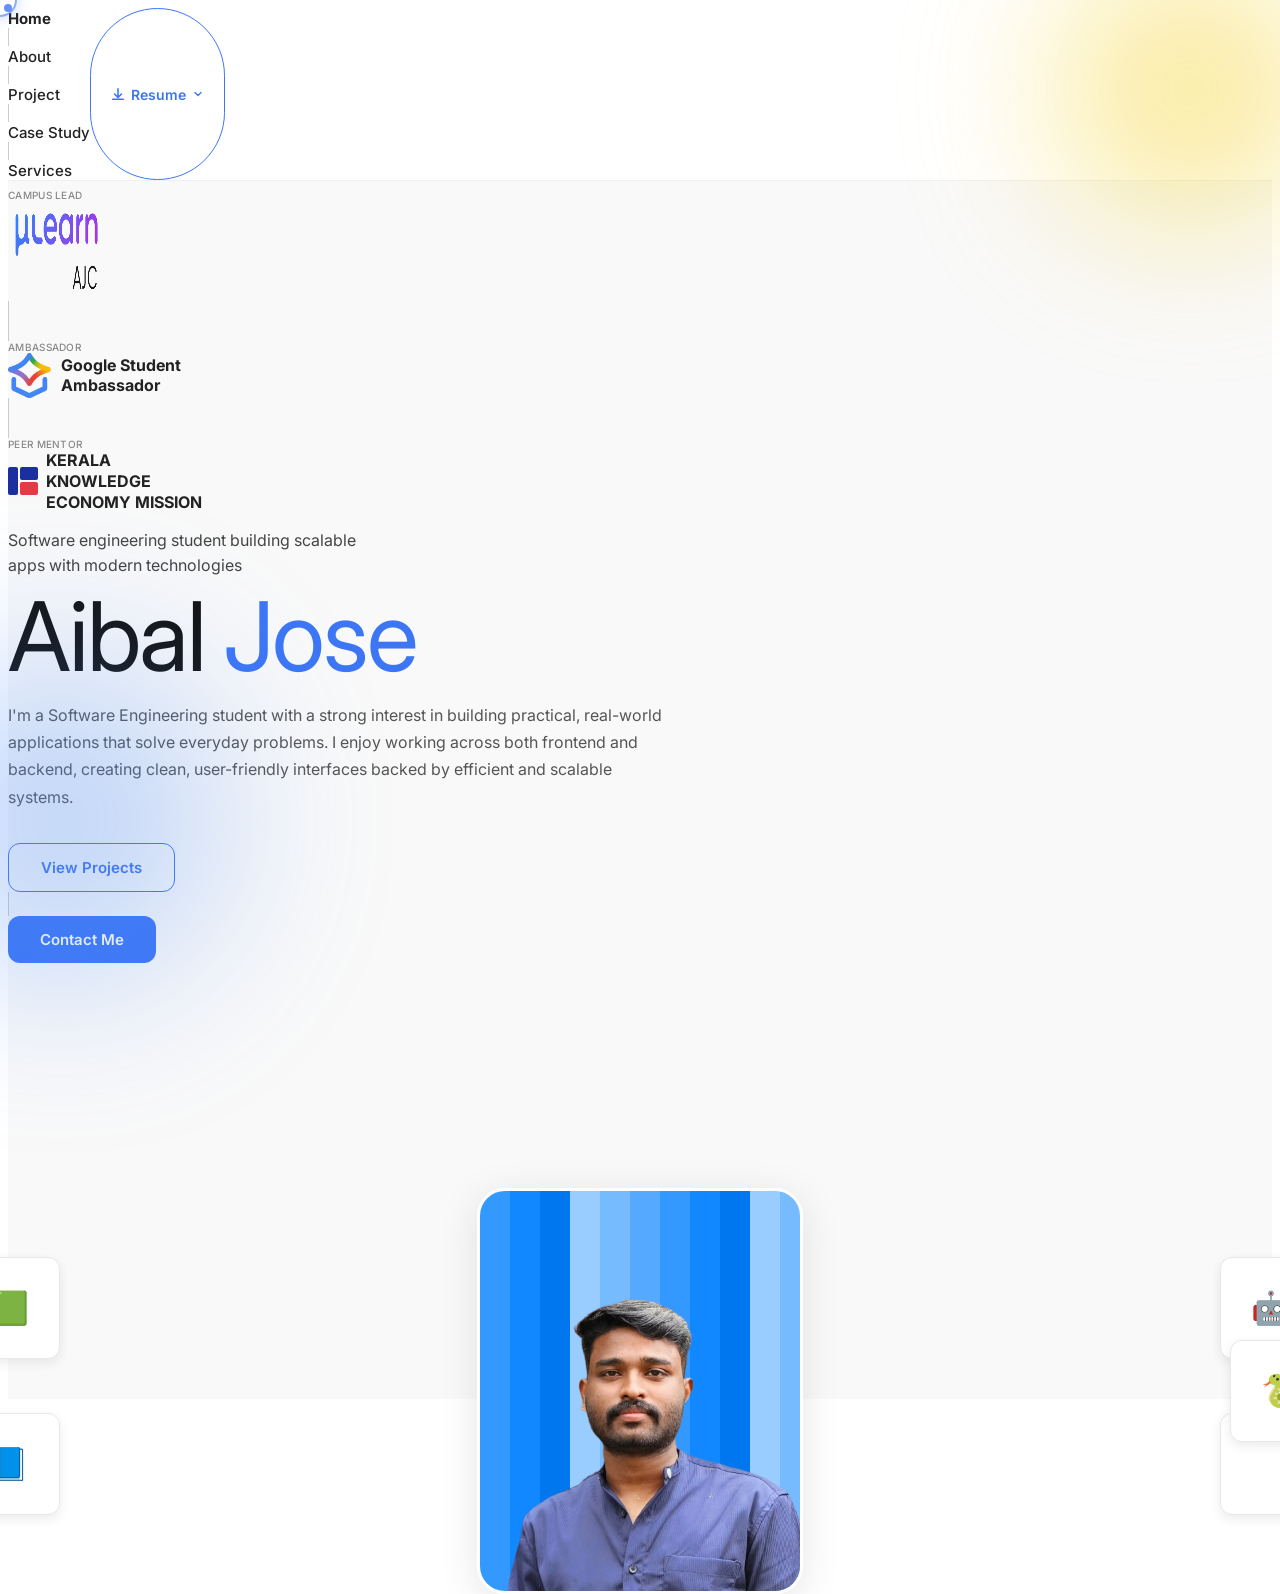
==== commit c082eed1: "Update index.html" ====
--- a/index.html
+++ b/index.html
@@ -15,14 +15,14 @@
   <meta property="og:title" content="Aibal Jose — Software Engineer & Full-Stack Developer" />
   <meta property="og:description" content="Explore my portfolio of scalable web applications and modern tech projects. Available for freelance and full-time opportunities." />
   <meta property="og:site_name" content="Aibal Jose Portfolio" />
-  <meta property="og:image" content="assests/aibal.png" />
+  <meta property="og:image" content="aibal.png" />
   <meta property="og:image:alt" content="Aibal Jose Portfolio" />
   
   <!-- Twitter Card Meta Tags -->
   <meta name="twitter:card" content="summary_large_image" />
   <meta name="twitter:title" content="Aibal Jose — Software Engineer Portfolio" />
   <meta name="twitter:description" content="Full-stack developer building scalable applications with modern technologies." />
-  <meta name="twitter:image" content="assests/aibal.png" />
+  <meta name="twitter:image" content="aibal.png" />
   
   <!-- Canonical URL -->
   <link rel="canonical" href="https://aibalj.com/" />
@@ -42,7 +42,7 @@
     "@type": "Person",
     "name": "Aibal Jose",
     "url": "https://aibalj.com",
-    "image": "assests/aibal.png",
+    "image": "aibal.png",
     "description": "Software Engineering student building scalable apps with modern technologies",
     "jobTitle": "Full-Stack Software Developer",
     "sameAs": [
@@ -753,7 +753,7 @@
           <div>
             <div class="badge-label mb-1">Campus Lead</div>
             <div class="tag-logo">
-              <img src="assests/mulearn.png" height="100px" width="100" alt="µLearn - Campus Lead badge" loading="lazy" />
+              <img src="mulearn.png" height="100px" width="100" alt="µLearn - Campus Lead badge" loading="lazy" />
             </div>
           </div>
 
@@ -763,7 +763,7 @@
           <div>
             <div class="badge-label mb-1">Ambassador</div>
             <div class="tag-logo">
-              <img src="assests/gemnipng.png" height="45px" width="45px" alt="Google Student Ambassador badge" loading="lazy" />
+              <img src="gemnipng.png" height="45px" width="45px" alt="Google Student Ambassador badge" loading="lazy" />
               <div>
                 <div class="lg:text-[13px]" style=" font-weight: 700; color: #222; line-height: 1.2;">Google Student</div>
                 <div class="lg:text-[13px]" style=" font-weight: 700; color: #222; line-height: 1.2;">Ambassador</div>
@@ -831,7 +831,7 @@
           <!-- Profile Photo -->
           <div class="photo-frame lg:w-[320px] lg:h-[400px]" style=" position: absolute; inset: 0; margin: auto; ">
             <!-- Professional photo - replace src with actual photo path -->
-            <img src="assests/aibal.png" alt="Aibal Jose - Software Engineer and Full-Stack Developer" style="object-fit: cover;" loading="lazy" onerror="this.style.background='#e8c43a'; this.style.display='block'; this.style.width='400%'; this.style.height='400%';" />
+            <img src="aibal.png" alt="Aibal Jose - Software Engineer and Full-Stack Developer" style="object-fit: cover;" loading="lazy" onerror="this.style.background='#e8c43a'; this.style.display='block'; this.style.width='400%'; this.style.height='400%';" />
           </div>
         </div>
         <figcaption style="text-align: center; margin-top: 420px; font-size: 13px; color: #666;">Aibal Jose — Full-Stack Developer</figcaption>
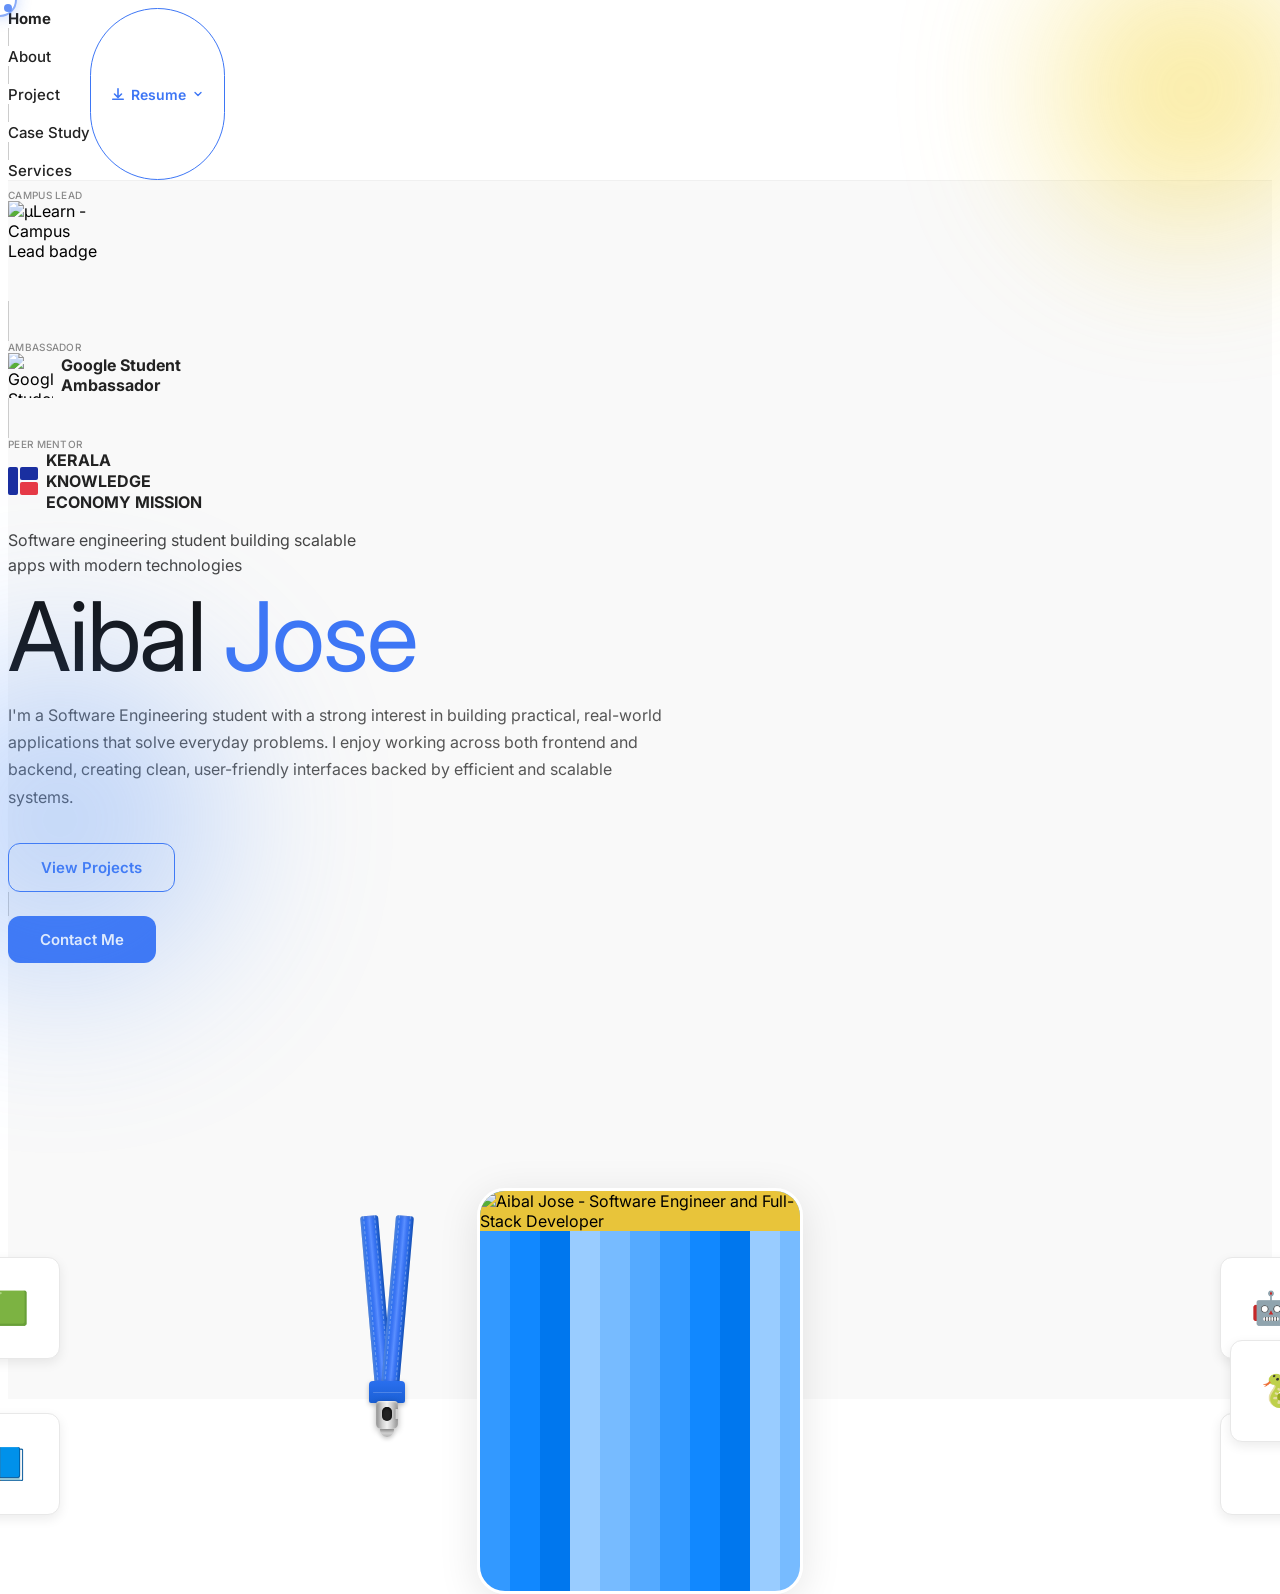
==== commit ba14e7e0: "Add files via upload" ====
--- a/index.html
+++ b/index.html
@@ -15,14 +15,14 @@
   <meta property="og:title" content="Aibal Jose — Software Engineer & Full-Stack Developer" />
   <meta property="og:description" content="Explore my portfolio of scalable web applications and modern tech projects. Available for freelance and full-time opportunities." />
   <meta property="og:site_name" content="Aibal Jose Portfolio" />
-  <meta property="og:image" content="aibal.png" />
+  <meta property="og:image" content="assests/aibal.png" />
   <meta property="og:image:alt" content="Aibal Jose Portfolio" />
   
   <!-- Twitter Card Meta Tags -->
   <meta name="twitter:card" content="summary_large_image" />
   <meta name="twitter:title" content="Aibal Jose — Software Engineer Portfolio" />
   <meta name="twitter:description" content="Full-stack developer building scalable applications with modern technologies." />
-  <meta name="twitter:image" content="aibal.png" />
+  <meta name="twitter:image" content="assests/aibal.png" />
   
   <!-- Canonical URL -->
   <link rel="canonical" href="https://aibalj.com/" />
@@ -42,7 +42,7 @@
     "@type": "Person",
     "name": "Aibal Jose",
     "url": "https://aibalj.com",
-    "image": "aibal.png",
+    "image": "assests/aibal.png",
     "description": "Software Engineering student building scalable apps with modern technologies",
     "jobTitle": "Full-Stack Software Developer",
     "sameAs": [
@@ -677,6 +677,12 @@
         
       }
     }
+
+          @keyframes cardFloat {
+            0%, 100% { transform: translateY(0) rotate(-1deg); }
+            50% { transform: translateY(-10px) rotate(1deg); }
+        }
+
   </style>
 </head>
 <body class="bg-white overflow-x-hidden">
@@ -688,15 +694,15 @@
   <!-- Navbar -->
   <nav class=" desktop-nav lg:flex items-center justify-between lg:px-12 lg:py-5 bg-white fixed top-0 left-0 right-0 z-50" style="border-bottom: 1px solid #f0f0f0; backdrop-filter: blur(10px); background: rgba(255, 255, 255, 0.95);" role="navigation" aria-label="Main navigation">
     <div class="flex items-center gap-6 pl-[110px]">
-      <a class="nav-link active" href="#home" aria-current="page">Home</a>
+      <a class="nav-link active" href="/" aria-current="page">Home</a>
       <div class="divider" aria-hidden="true"></div>
-      <a class="nav-link" href="#about">About</a>
+      <a class="nav-link" href="about">About</a>
       <div class="divider" aria-hidden="true"></div>
-      <a class="nav-link" href="#projects">Project</a>
+      <a class="nav-link" href="projects">Project</a>
       <div class="divider" aria-hidden="true"></div>
-      <a class="nav-link" href="#projects">Case Study</a>
+      <a class="nav-link" href="case-study">Case Study</a>
       <div class="divider" aria-hidden="true"></div>
-      <a class="nav-link" href="#services">Services</a>
+      <a class="nav-link" href="services">Services</a>
     </div>
     <a class="resume-btn" href="#" aria-label="Download Resume">
       <svg width="14" height="14" viewBox="0 0 16 16" fill="none" aria-hidden="true">
@@ -712,25 +718,25 @@
   <!-- Mobile Bottom Navigation -->
   <nav class="mobile-nav" role="navigation" aria-label="Mobile navigation">
     <div class="mobile-nav-content">
-      <a class="mobile-nav-link" href="#home" aria-label="Home">
+      <a class="mobile-nav-link" href="/" aria-label="Home" style="color: #3d76f5; font-weight: 700;">
         <span class="mobile-nav-icon">🏠</span>
         <span>Home</span>
       </a>
-      <a class="mobile-nav-link" href="#about" aria-label="About">
+      <a class="mobile-nav-link" href="/about" aria-label="About">
         <span class="mobile-nav-icon">👤</span>
         <span>About</span>
       </a>
-      <a class="mobile-nav-link" href="#projects" aria-label="Projects">
+      <a class="mobile-nav-link" href="/projects" aria-label="Projects">
         <span class="mobile-nav-icon">💼</span>
         <span>Projects</span>
       </a>
-      <a class="mobile-nav-link" href="#contact" aria-label="Contact">
-        <span class="mobile-nav-icon">💬</span>
-        <span>Contact</span>
+      <a class="mobile-nav-link" href="/case-study" aria-label="Case Study">
+        <span class="mobile-nav-icon">📋</span>
+        <span>Case Study</span>
       </a>
-      <a class="mobile-nav-link" href="#" aria-label="Resume">
-        <span class="mobile-nav-icon">📄</span>
-        <span>Resume</span>
+      <a class="mobile-nav-link" href="/services" aria-label="Services">
+        <span class="mobile-nav-icon">⚙️</span>
+        <span>Services</span>
       </a>
     </div>
   </nav>
@@ -753,7 +759,7 @@
           <div>
             <div class="badge-label mb-1">Campus Lead</div>
             <div class="tag-logo">
-              <img src="mulearn.png" height="100px" width="100" alt="µLearn - Campus Lead badge" loading="lazy" />
+              <img src="assests/mulearn.png" height="100px" width="100" alt="µLearn - Campus Lead badge" loading="lazy" />
             </div>
           </div>
 
@@ -763,7 +769,7 @@
           <div>
             <div class="badge-label mb-1">Ambassador</div>
             <div class="tag-logo">
-              <img src="gemnipng.png" height="45px" width="45px" alt="Google Student Ambassador badge" loading="lazy" />
+              <img src="assests/gemnipng.png" height="45px" width="45px" alt="Google Student Ambassador badge" loading="lazy" />
               <div>
                 <div class="lg:text-[13px]" style=" font-weight: 700; color: #222; line-height: 1.2;">Google Student</div>
                 <div class="lg:text-[13px]" style=" font-weight: 700; color: #222; line-height: 1.2;">Ambassador</div>
@@ -818,24 +824,154 @@
       </article>
 
       <!-- Right — Photo with Floating Cards -->
-      <div class="lg:ml-[60px] lg:mr-[40px] lg:mt-[40px]" style="position: relative; flex-shrink: 0;">
-        <div class="floating-cards-container lg:relative lg:h-[500px] lg:w-[400px]">
-          <!-- Floating Tech Cards -->
-          <div class="floating-card" title="React"><img src="https://upload.wikimedia.org/wikipedia/commons/thumb/a/a7/React-icon.svg/1280px-React-icon.svg.png?_=20220125121207" alt=""></div>
-          <div class="floating-card" title="Flutter"><img src="https://flutter.dev/assets/icon_flutter.817b4a56b047d0d36b338dd9ffd44dbd.svg" alt=""></div>
-          <div class="floating-card" title="Android">🤖</div>
-          <div class="floating-card" title="Node.js">🟩</div>
-          <div class="floating-card" title="TypeScript">📘</div>
-          <div class="floating-card" title="Python">🐍</div>
-
-          <!-- Profile Photo -->
-          <div class="photo-frame lg:w-[320px] lg:h-[400px]" style=" position: absolute; inset: 0; margin: auto; ">
-            <!-- Professional photo - replace src with actual photo path -->
-            <img src="aibal.png" alt="Aibal Jose - Software Engineer and Full-Stack Developer" style="object-fit: cover;" loading="lazy" onerror="this.style.background='#e8c43a'; this.style.display='block'; this.style.width='400%'; this.style.height='400%';" />
-          </div>
+      <!-- Right — Photo with Floating Cards -->
+<div class="lg:ml-[60px] lg:mr-[40px] lg:mt-[40px]" style="position: relative; flex-shrink: 0;">
+
+  <!-- REALISTIC LANYARD FROM BACK OF PHOTO FRAME -->
+  <div style="position: absolute; top: -168px; left: 30%; transform: translateX(-50%); width: 140px; height: 280px; z-index: 1; display: flex; flex-direction: column; align-items: center;animation: cardFloat 4s ease-in-out infinite;
+">
+
+    <!-- Neck loop area — two straps coming from top -->
+    <div style="position: relative; width: 140px; height: 200px;">
+
+      <!-- LEFT STRAP -->
+      <div style="
+        position: absolute;
+        left: 60px;
+        top: 0;
+        width: 18px;
+        height: 195px;
+        background: linear-gradient(to right,
+          #1a5fd4 0%,
+          #2a6fee 18%,
+          #3d76f5 35%,
+          #5a8fff 50%,
+          #3d76f5 65%,
+          #2a6fee 82%,
+          #1a5fd4 100%
+        );
+        border-radius: 3px 3px 0 0;
+        transform: rotate(-5deg);
+        transform-origin: bottom center;
+        box-shadow: inset 2px 0 3px rgba(255,255,255,0.25), inset -2px 0 4px rgba(0,0,20,0.2);
+      ">
+        <!-- Stitching line left strap -->
+        <div style="position:absolute; left: 3px; top: 0; bottom: 0; width: 1px; border-left: 1px dashed rgba(255,255,255,0.3);"></div>
+        <div style="position:absolute; right: 3px; top: 0; bottom: 0; width: 1px; border-right: 1px dashed rgba(255,255,255,0.3);"></div>
+      </div>
+
+      <!-- RIGHT STRAP -->
+      <div style="
+        position: absolute;
+        right: 60px;
+        top: 0;
+        width: 18px;
+        height: 195px;
+        background: linear-gradient(to right,
+          #1a5fd4 0%,
+          #2a6fee 18%,
+          #3d76f5 35%,
+          #5a8fff 50%,
+          #3d76f5 65%,
+          #2a6fee 82%,
+          #1a5fd4 100%
+        );
+        border-radius: 3px 3px 0 0;
+        transform: rotate(5deg);
+        transform-origin: bottom center;
+        box-shadow: inset 2px 0 3px rgba(255,255,255,0.25), inset -2px 0 4px rgba(0,0,20,0.2);
+      ">
+        <!-- Stitching line right strap -->
+        <div style="position:absolute; left: 3px; top: 0; bottom: 0; width: 1px; border-left: 1px dashed rgba(255,255,255,0.3);"></div>
+        <div style="position:absolute; right: 3px; top: 0; bottom: 0; width: 1px; border-right: 1px dashed rgba(255,255,255,0.3);"></div>
+      </div>
+
+      <!-- WHERE STRAPS MEET — fabric fold/join point -->
+      <div style="
+        position: absolute;
+        bottom: 12px;
+        left: 50%;
+        transform: translateX(-50%);
+        width: 36px;
+        height: 22px;
+        background: linear-gradient(180deg, #2a6fee 0%, #1a5fd4 100%);
+        border-radius: 4px 4px 2px 2px;
+        box-shadow: 0 2px 5px rgba(0,0,0,0.25);
+        z-index: 3;
+      ">
+        <!-- Fold crease line -->
+        <div style="position:absolute; top:50%; left:10%; right:10%; height:1px; background:rgba(255,255,255,0.2); border-radius:1px;"></div>
+      </div>
+
+      <!-- METAL LOBSTER CLASP / HOOK -->
+      <div style="
+        position: absolute;
+        bottom: -18px;
+        left: 50%;
+        transform: translateX(-50%);
+        width: 22px;
+        height: 32px;
+        z-index: 4;
+      ">
+        <!-- Clasp body -->
+        <div style="
+          width: 22px;
+          height: 28px;
+          background: linear-gradient(to right, #8a8a8a 0%, #d4d4d4 30%, #f0f0f0 50%, #d0d0d0 70%, #909090 100%);
+          border-radius: 4px 4px 5px 5px;
+          box-shadow: 0 2px 6px rgba(0,0,0,0.3), inset 0 1px 2px rgba(255,255,255,0.6);
+          position: relative;
+          overflow: hidden;
+        ">
+          <!-- Inner oval hole of clasp -->
+          <div style="
+            position: absolute;
+            top: 6px; left: 50%; transform: translateX(-50%);
+            width: 10px; height: 14px;
+            background: #222;
+            border-radius: 5px;
+            box-shadow: inset 0 1px 3px rgba(0,0,0,0.9);
+          "></div>
+          <!-- Spring lever on side -->
+          <div style="
+            position:absolute; right:-1px; top:8px;
+            width:4px; height:10px;
+            background: linear-gradient(to right, #aaa, #e0e0e0, #aaa);
+            border-radius: 0 2px 2px 0;
+            box-shadow: 1px 0 3px rgba(0,0,0,0.3);
+          "></div>
         </div>
-        <figcaption style="text-align: center; margin-top: 420px; font-size: 13px; color: #666;">Aibal Jose — Full-Stack Developer</figcaption>
+        <!-- Bottom hook ring -->
+        <div style="
+          width: 14px; height: 8px;
+          margin: 0 auto;
+          background: linear-gradient(to bottom, #b0b0b0, #e0e0e0, #b0b0b0);
+          border-radius: 0 0 8px 8px;
+          box-shadow: 0 2px 4px rgba(0,0,0,0.2);
+        "></div>
       </div>
+
+    </div>
+  </div>
+
+  <!-- Floating Cards Container stays exactly as before -->
+  <div class="floating-cards-container lg:relative lg:h-[500px] lg:w-[400px]">
+    <div class="floating-card" title="React"><img src="https://upload.wikimedia.org/wikipedia/commons/thumb/a/a7/React-icon.svg/1280px-React-icon.svg.png?_=20220125121207" alt=""></div>
+    <div class="floating-card" title="Flutter"><img src="https://flutter.dev/assets/icon_flutter.817b4a56b047d0d36b338dd9ffd44dbd.svg" alt=""></div>
+    <div class="floating-card" title="Android">🤖</div>
+    <div class="floating-card" title="Node.js">🟩</div>
+    <div class="floating-card" title="TypeScript">📘</div>
+    <div class="floating-card" title="Python">🐍</div>
+
+    <div class="photo-frame lg:w-[320px] lg:h-[400px]" style="animation: cardFloat 4s ease-in-out infinite;
+position: absolute; inset: 0; margin: auto;">
+      
+      <img src="assests/aibal.png" alt="Aibal Jose - Software Engineer and Full-Stack Developer" style="object-fit: cover;" loading="lazy" onerror="this.style.background='#e8c43a';" />
+    </div>
+  </div>
+  <figcaption style="text-align: center; margin-top: 420px; font-size: 13px; color: #666;">Aibal Jose — Full-Stack Developer</figcaption>
+
+</div>
 
     </div>
   </section>
